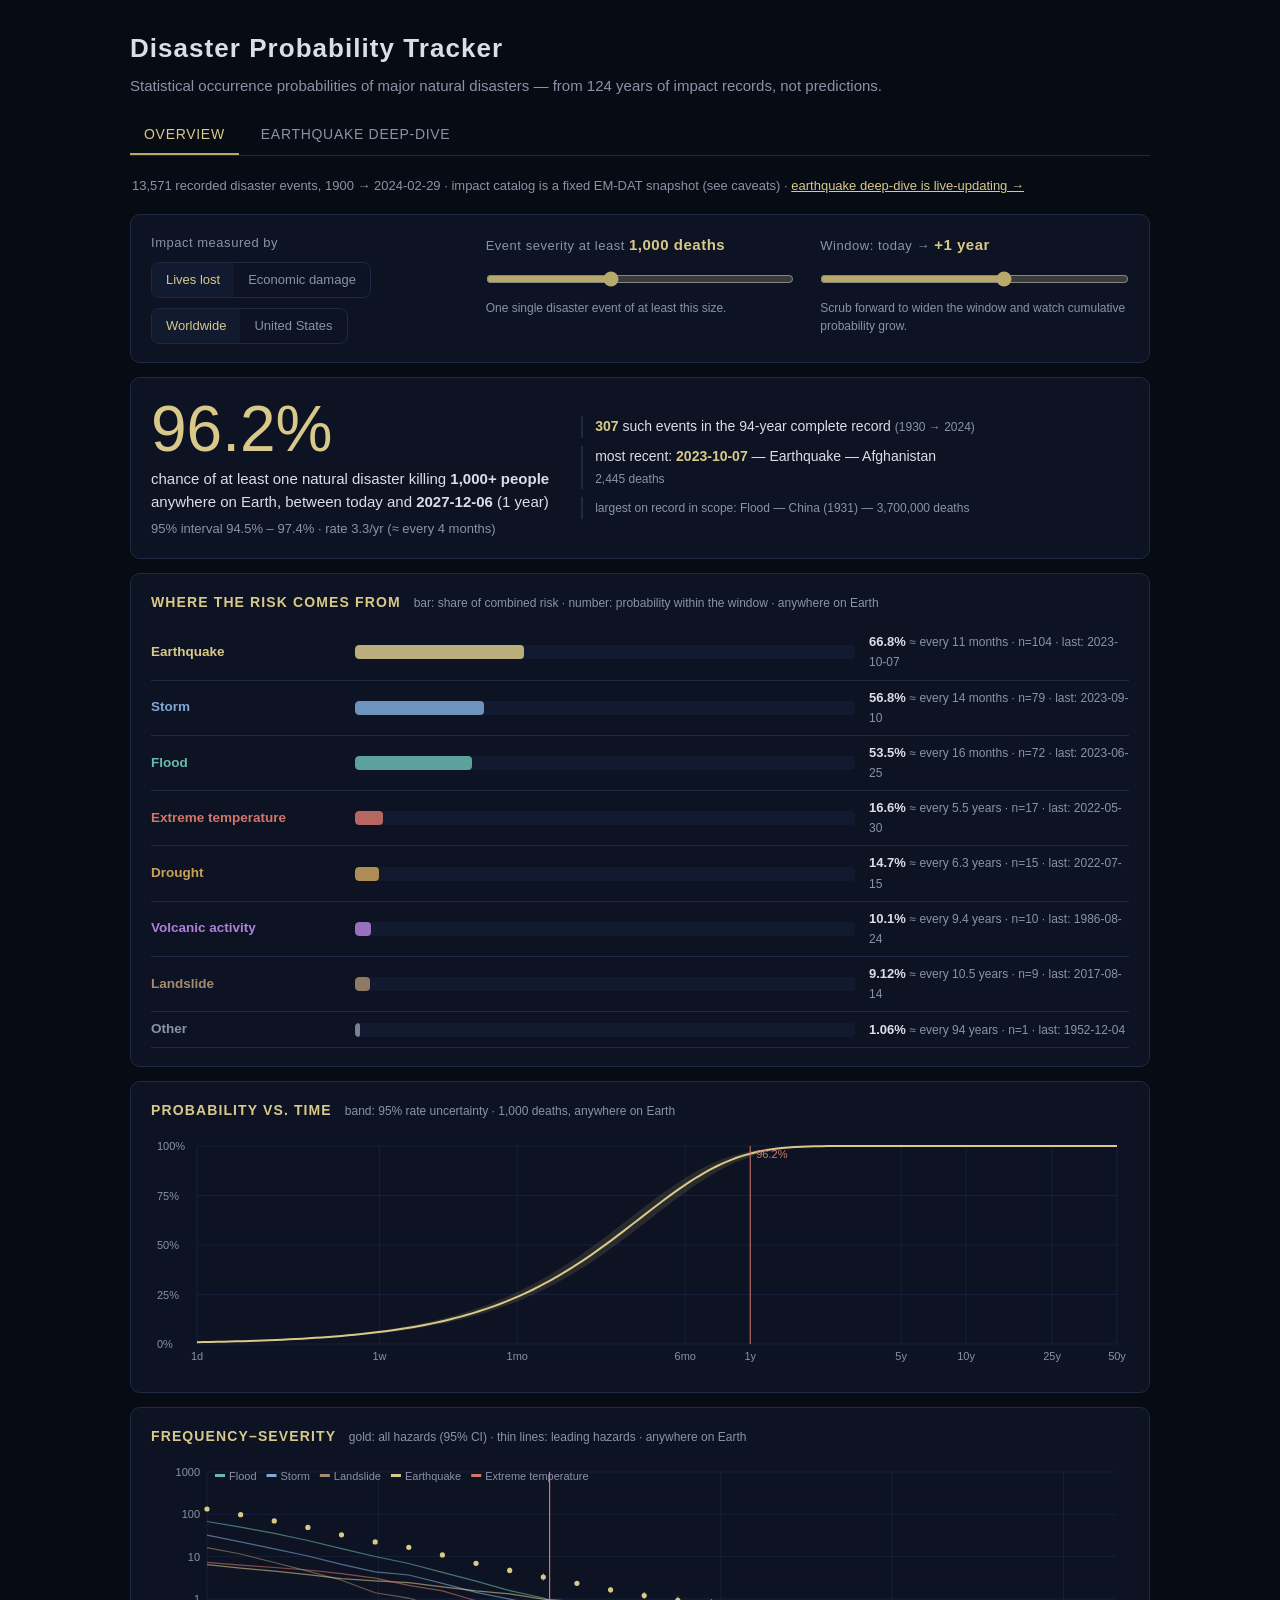
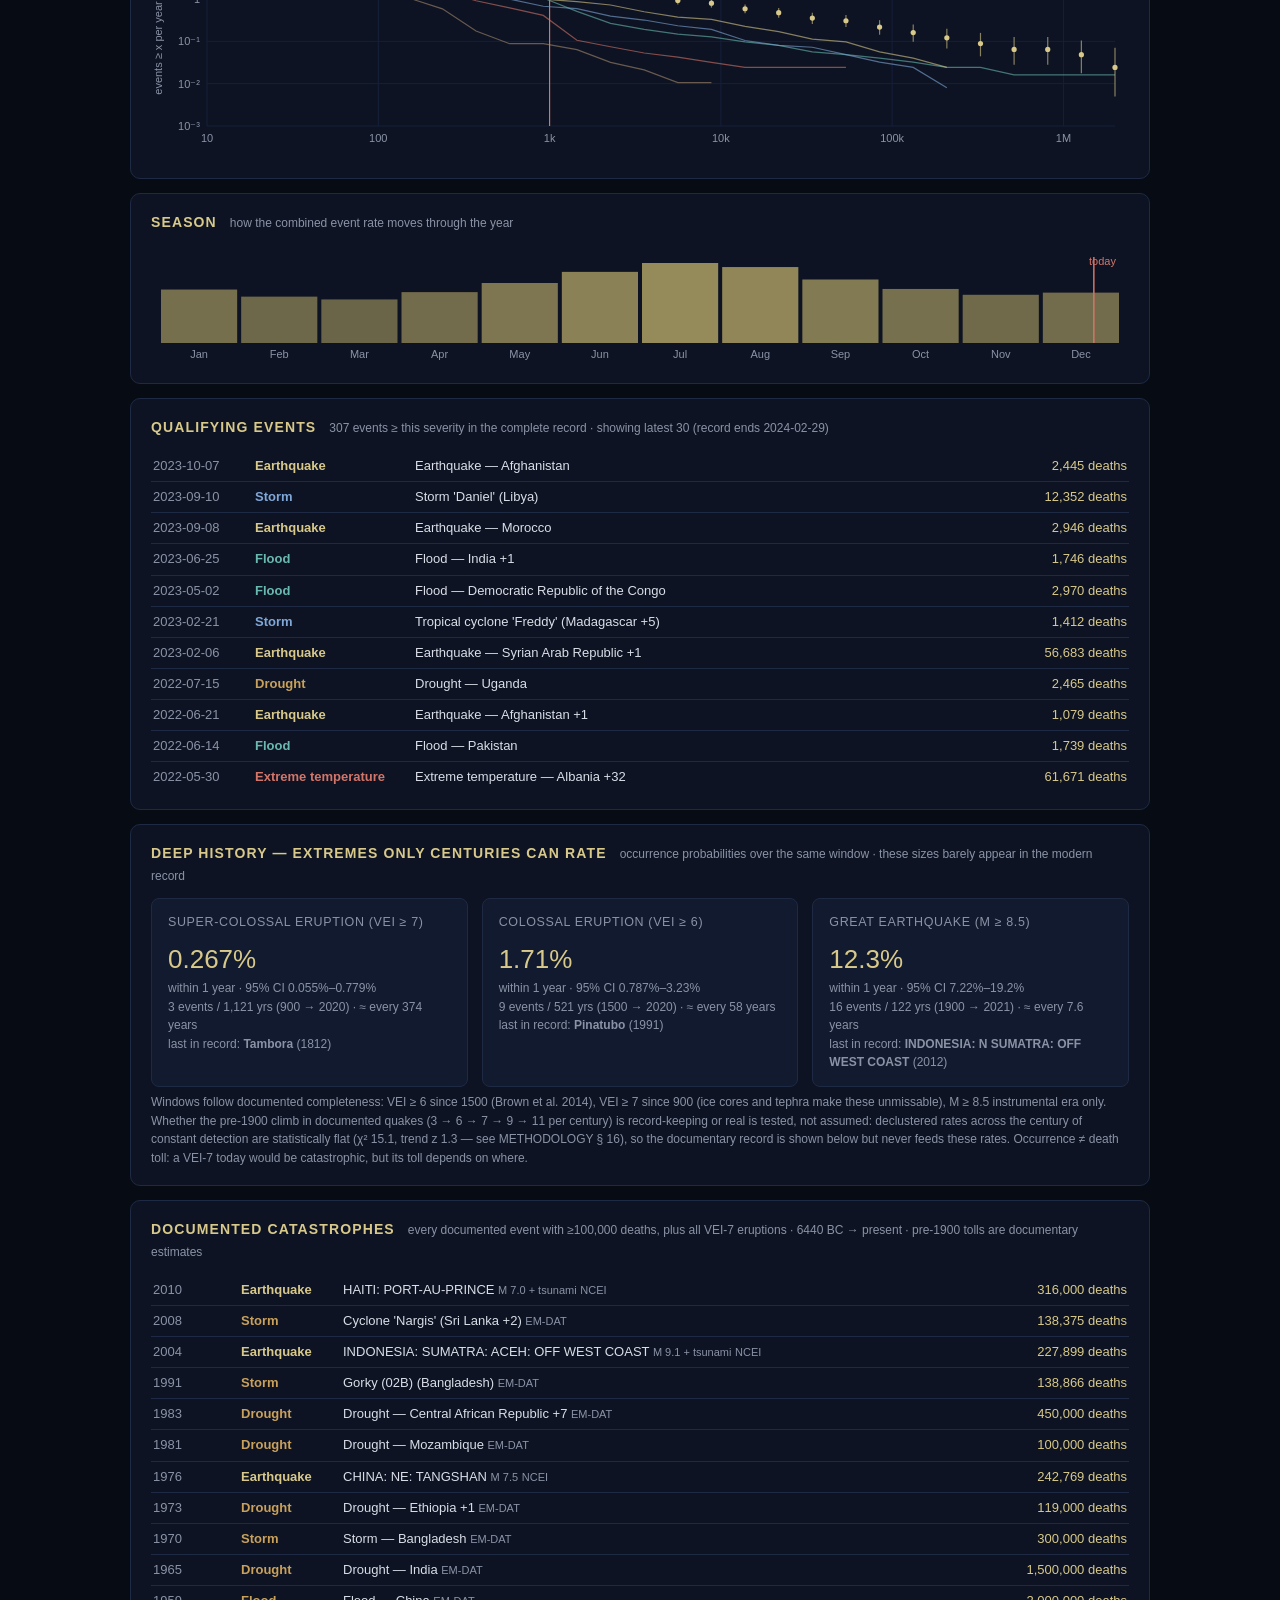
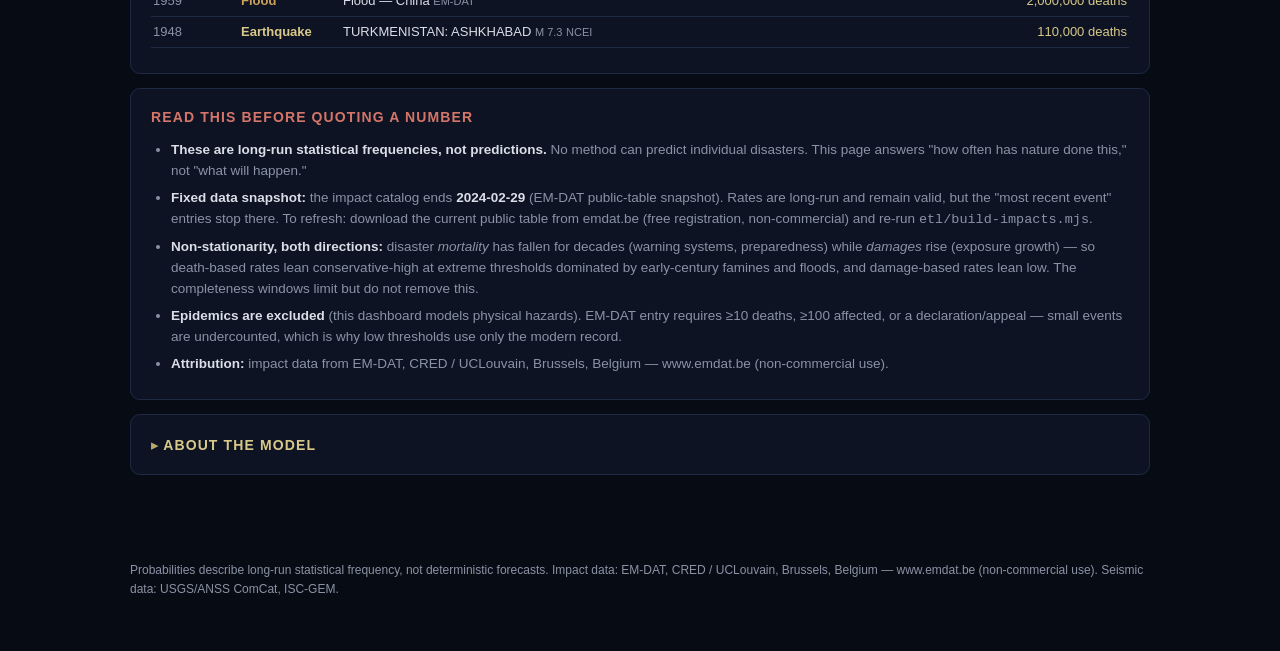
==== index.html @ 4400c481 "test: stationarity of large-earthquake rates is now tested, not assumed Jake's challenge: the centur" ====
<!doctype html>
<html lang="en">
<head>
<meta charset="utf-8">
<meta name="viewport" content="width=device-width, initial-scale=1">
<title>Disaster Probability Tracker</title>
<link rel="stylesheet" href="style.css">
<link rel="icon" href="data:image/svg+xml,<svg xmlns='http://www.w3.org/2000/svg' viewBox='0 0 100 100'><text y='.9em' font-size='90'>🌍</text></svg>">
</head>
<body>
<header>
  <h1>Disaster Probability Tracker</h1>
  <p class="tagline">Statistical occurrence probabilities of major natural disasters — from 124 years of impact records, not predictions.</p>
  <nav id="hazard-tabs">
    <span class="tab active">Overview</span>
    <a class="tab" href="earthquake.html">Earthquake deep-dive</a>
  </nav>
</header>

<main>
  <section id="status-bar">
    <span id="data-status">Loading impact catalog…</span>
  </section>

  <section class="controls card dash-controls">
    <div class="control-group">
      <label class="group-label">Impact measured by</label>
      <div class="seg">
        <button id="metric-deaths" class="seg-btn active">Lives lost</button>
        <button id="metric-damage" class="seg-btn">Economic damage</button>
      </div>
      <div class="seg" style="margin-top:10px">
        <button id="scope-global" class="seg-btn active">Worldwide</button>
        <button id="scope-us" class="seg-btn">United States</button>
      </div>
    </div>

    <div class="control-group">
      <label class="group-label" for="threshold">Event severity at least <strong id="threshold-label">1,000 deaths</strong></label>
      <input type="range" id="threshold" min="0" max="1000" step="1" value="500">
      <p class="hint">One single disaster event of at least this size.</p>
    </div>

    <div class="control-group">
      <label class="group-label" for="scrub">Window: today → <strong id="scrub-label">+1 year</strong></label>
      <input type="range" id="scrub" min="0" max="1000" step="1" value="500">
      <p class="hint">Scrub forward to widen the window and watch cumulative probability grow.</p>
    </div>
  </section>

  <section class="headline card">
    <div class="prob-main">
      <div class="prob-number" id="prob-main">—</div>
      <div class="prob-sub" id="prob-sub"></div>
      <div class="prob-ci" id="prob-ci"></div>
    </div>
    <div class="prob-facts" id="prob-facts"></div>
  </section>

  <section class="card">
    <h3>Where the risk comes from <span class="subtle" id="hazard-caption"></span></h3>
    <div id="hazard-breakdown"></div>
  </section>

  <section class="card">
    <h3>Probability vs. time <span class="subtle" id="curve-caption"></span></h3>
    <canvas id="curve-chart" height="240"></canvas>
  </section>

  <section class="card">
    <h3>Frequency–severity <span class="subtle" id="fs-caption"></span></h3>
    <canvas id="fs-chart" height="300"></canvas>
  </section>

  <section class="card">
    <h3>Season <span class="subtle">how the combined event rate moves through the year</span></h3>
    <canvas id="season-chart" height="120"></canvas>
  </section>

  <section class="card">
    <h3>Qualifying events <span class="subtle" id="events-caption"></span></h3>
    <div id="events-list"></div>
  </section>

  <section class="card">
    <h3>Deep history — extremes only centuries can rate
      <span class="subtle">occurrence probabilities over the same window · these sizes barely appear in the modern record</span></h3>
    <div class="extreme-cards" id="extreme-cards"></div>
    <p class="hint">Windows follow documented completeness: VEI ≥ 6 since 1500 (Brown et al. 2014),
    VEI ≥ 7 since 900 (ice cores and tephra make these unmissable), M ≥ 8.5 instrumental era only.
    Whether the pre-1900 climb in documented quakes (3 → 6 → 7 → 9 → 11 per century) is
    record-keeping or real is tested, not assumed: declustered rates across the century of
    constant detection are statistically flat (χ² 15.1, trend z 1.3 — see METHODOLOGY § 16),
    so the documentary record is shown below but never feeds these rates.
    Occurrence ≠ death toll: a VEI-7 today would be catastrophic, but its toll depends on where.</p>
  </section>

  <section class="card">
    <h3>Documented catastrophes <span class="subtle" id="giants-caption"></span></h3>
    <div id="giants-list"></div>
  </section>

  <section class="card caveats">
    <h3>Read this before quoting a number</h3>
    <ul id="caveat-list"></ul>
  </section>

  <details class="card about">
    <summary><h3>About the model</h3></summary>
    <div class="about-body">
      <p><strong>Data.</strong> EM-DAT, the international disaster database (CRED / UCLouvain,
      Brussels — <a href="https://www.emdat.be">emdat.be</a>), public table including historical
      events, snapshot 2024-03-26; 13,571 physical natural-hazard events 1900→2024 after
      aggregating per-country records and excluding epidemics. Used under EM-DAT's
      non-commercial terms with attribution.</p>
      <p><strong>Model.</strong> Event occurrences above an impact threshold are a superposition
      of per-hazard Poisson processes. Rates are empirical counts inside per-threshold
      completeness windows (larger disasters are reliably recorded further back: ≥10,000 deaths
      from 1900, ≥1,000 from 1930, ≥100 from 1990, ≥10 from 2000), with exact Poisson confidence
      intervals. Sub-annual windows apply a per-hazard monthly climatology (hurricane season is
      real). Damage uses EM-DAT's CPI-adjusted series.</p>
      <p>Full methodology, citations, and limitations: <a href="METHODOLOGY.md">METHODOLOGY.md</a>.
      The <a href="earthquake.html">earthquake deep-dive</a> runs on the instrumental seismic
      catalog (195k events, live USGS top-up) and supports any point on Earth.</p>
    </div>
  </details>
</main>

<footer>
  <p>Probabilities describe long-run statistical frequency, not deterministic forecasts.
  Impact data: EM-DAT, CRED / UCLouvain, Brussels, Belgium — www.emdat.be (non-commercial use).
  Seismic data: USGS/ANSS ComCat, ISC-GEM.</p>
</footer>

<script type="module" src="dashboard.js"></script>
</body>
</html>
---- style.css ----
/* Disaster Probability Tracker — deep-space observatory look */

:root {
  --bg: #070b14;
  --panel: #0d1322;
  --panel-2: #111a2e;
  --line: #1e2a44;
  --text: #d9dee8;
  --muted: #8a93a6;
  --accent: #b8a96a;      /* brass */
  --accent-2: #d8c98a;
  --danger: #d4756a;
  --ok: #6ab98f;
  --band: rgba(184, 169, 106, 0.16);
}

* { box-sizing: border-box; }

html, body {
  margin: 0;
  background: var(--bg);
  color: var(--text);
  font: 15px/1.55 -apple-system, BlinkMacSystemFont, "Segoe UI", Roboto, sans-serif;
}

header { padding: 28px 20px 0; max-width: 1060px; margin: 0 auto; }
h1 { margin: 0; font-size: 26px; letter-spacing: 0.04em; font-weight: 600; }
.tagline { color: var(--muted); margin: 6px 0 18px; }

#hazard-tabs { display: flex; gap: 8px; flex-wrap: wrap; border-bottom: 1px solid var(--line); padding-bottom: 0; }
.tab {
  background: none; border: none; border-bottom: 2px solid transparent;
  color: var(--muted); padding: 8px 14px; cursor: pointer; font-size: 14px;
  letter-spacing: 0.05em; text-transform: uppercase;
}
.tab.active { color: var(--accent-2); border-bottom-color: var(--accent); }
.tab.stub { opacity: 0.6; }
.tab:hover { color: var(--text); }

main { max-width: 1060px; margin: 0 auto; padding: 16px 20px 60px; }

.card {
  background: var(--panel); border: 1px solid var(--line); border-radius: 10px;
  padding: 18px 20px; margin: 14px 0;
}
.card h3 { margin: 0 0 12px; font-size: 14px; letter-spacing: 0.08em; text-transform: uppercase; color: var(--accent-2); font-weight: 600; }
.subtle { color: var(--muted); text-transform: none; letter-spacing: 0; font-weight: 400; font-size: 12px; margin-left: 8px; }

#status-bar { color: var(--muted); font-size: 13px; padding: 4px 2px; }
#status-bar .warn { color: var(--danger); }

/* controls */
.controls { display: grid; grid-template-columns: 1fr 1fr 1fr; gap: 26px; }
@media (max-width: 820px) { .controls { grid-template-columns: 1fr; } }
.group-label { display: block; font-size: 13px; color: var(--muted); margin-bottom: 8px; letter-spacing: 0.04em; }
.group-label strong { color: var(--accent-2); font-size: 15px; }

.seg { display: flex; border: 1px solid var(--line); border-radius: 8px; overflow: hidden; width: fit-content; }
.seg-btn { background: none; border: none; color: var(--muted); padding: 7px 14px; cursor: pointer; font-size: 13px; }
.seg-btn.active { background: var(--panel-2); color: var(--accent-2); }

input[type="range"] { width: 100%; accent-color: var(--accent); margin: 6px 0; }
select, button { font: inherit; }
select {
  background: var(--panel-2); color: var(--text); border: 1px solid var(--line);
  border-radius: 6px; padding: 6px 8px; max-width: 100%;
}
#local-controls { margin-top: 12px; }
#local-controls .row { display: flex; align-items: center; gap: 10px; margin: 8px 0; flex-wrap: wrap; }
#local-controls label { font-size: 13px; color: var(--muted); white-space: nowrap; }
#geolocate {
  background: var(--panel-2); border: 1px solid var(--line); color: var(--text);
  border-radius: 6px; padding: 6px 10px; cursor: pointer; font-size: 13px;
}
#geolocate:hover { border-color: var(--accent); }
.coords { color: var(--muted); font-size: 12px; font-variant-numeric: tabular-nums; }
.hint { color: var(--muted); font-size: 12px; margin: 6px 0 0; }

/* headline */
.headline { display: flex; gap: 32px; align-items: center; flex-wrap: wrap; }
.prob-number { font-size: 64px; font-weight: 300; color: var(--accent-2); font-variant-numeric: tabular-nums; line-height: 1.05; }
.prob-sub { color: var(--text); margin-top: 4px; max-width: 420px; }
.prob-ci { color: var(--muted); font-size: 13px; margin-top: 6px; font-variant-numeric: tabular-nums; }
.prob-facts { flex: 1; min-width: 260px; display: grid; gap: 8px; font-size: 14px; }
.prob-facts .fact { border-left: 2px solid var(--line); padding-left: 12px; }
.prob-facts .fact b { color: var(--accent-2); font-weight: 600; }
.prob-facts .fact .sm { color: var(--muted); font-size: 12px; }

/* model cards */
.model-cards { display: grid; grid-template-columns: 1fr 1fr; gap: 14px; }
@media (max-width: 820px) { .model-cards { grid-template-columns: 1fr; } }
.model-card h3 { display: flex; align-items: center; gap: 8px; }
.badge {
  font-size: 10px; letter-spacing: 0.06em; border: 1px solid var(--accent);
  color: var(--accent-2); border-radius: 99px; padding: 1px 8px;
}
.badge.alt { border-color: var(--muted); color: var(--muted); }
.model-value { font-size: 30px; font-weight: 300; color: var(--text); margin: 4px 0 8px; font-variant-numeric: tabular-nums; }
.model-note { color: var(--muted); font-size: 13px; margin: 0; }

canvas { width: 100%; display: block; }

/* timeline list */
#timeline-list { margin-top: 10px; max-height: 260px; overflow-y: auto; font-size: 13px; }
#timeline-list .ev { display: flex; gap: 12px; padding: 5px 2px; border-bottom: 1px solid var(--line); }
#timeline-list .ev .d { color: var(--muted); width: 92px; flex-shrink: 0; font-variant-numeric: tabular-nums; }
#timeline-list .ev .m { color: var(--accent-2); width: 46px; flex-shrink: 0; font-weight: 600; }
#timeline-list .ev .ctx { color: var(--muted); font-style: italic; }

/* caveats */
.caveats h3 { color: var(--danger); }
.caveats ul { margin: 0; padding-left: 20px; color: var(--muted); font-size: 13.5px; }
.caveats li { margin: 6px 0; }
.caveats li b { color: var(--text); }

/* about */
.about summary { cursor: pointer; list-style: none; }
.about summary h3 { display: inline; }
.about summary::before { content: "▸ "; color: var(--accent); }
.about[open] summary::before { content: "▾ "; }
.about-body { margin-top: 12px; color: var(--muted); font-size: 14px; }
.about-body a { color: var(--accent-2); }

footer { max-width: 1060px; margin: 0 auto; padding: 0 20px 40px; color: var(--muted); font-size: 12px; }
footer a { color: var(--accent-2); }

/* ─── master dashboard ─────────────────────────────────────────────── */
.dash-controls { align-items: start; }
#hazard-tabs a.tab { text-decoration: none; }

.haz-row { display: grid; grid-template-columns: 190px 1fr 260px; gap: 14px; align-items: center; padding: 7px 0; border-bottom: 1px solid var(--line); }
@media (max-width: 820px) { .haz-row { grid-template-columns: 130px 1fr; } .haz-row .haz-stats { grid-column: 1 / -1; padding-left: 2px; } }
.haz-name { font-size: 13.5px; font-weight: 600; }
.haz-bar { background: var(--panel-2); border-radius: 4px; height: 14px; overflow: hidden; }
.haz-fill { height: 100%; border-radius: 4px; opacity: 0.85; }
.haz-stats { font-size: 13px; font-variant-numeric: tabular-nums; }
.haz-stats b { color: var(--text); }
.haz-stats .sm, .fact .sm { color: var(--muted); font-size: 12px; }
.season-badge { font-size: 10px; border-radius: 99px; padding: 1px 7px; margin-left: 8px; letter-spacing: 0.04em; vertical-align: 1px; }
.season-badge.up { border: 1px solid var(--danger); color: var(--danger); }
.season-badge.down { border: 1px solid var(--muted); color: var(--muted); }

#events-list { max-height: 340px; overflow-y: auto; font-size: 13px; }
#events-list .ev { display: grid; grid-template-columns: 92px 150px 1fr 130px; gap: 10px; padding: 5px 2px; border-bottom: 1px solid var(--line); }
@media (max-width: 820px) { #events-list .ev { grid-template-columns: 92px 1fr 110px; } #events-list .ev .m { display: none; } }
#events-list .d { color: var(--muted); font-variant-numeric: tabular-nums; }
#events-list .m { font-weight: 600; }
#events-list .val { text-align: right; color: var(--accent-2); font-variant-numeric: tabular-nums; }

/* deep history */
.extreme-cards { display: grid; grid-template-columns: repeat(3, 1fr); gap: 14px; }
@media (max-width: 820px) { .extreme-cards { grid-template-columns: 1fr; } }
.extreme-card { background: var(--panel-2); border: 1px solid var(--line); border-radius: 8px; padding: 14px 16px; }
.extreme-card .xl { font-size: 26px; font-weight: 300; color: var(--accent-2); font-variant-numeric: tabular-nums; }
.extreme-card .name { font-size: 12.5px; letter-spacing: 0.05em; text-transform: uppercase; color: var(--muted); margin-bottom: 6px; }
.extreme-card .sm { color: var(--muted); font-size: 12px; }
#giants-list { max-height: 380px; overflow-y: auto; font-size: 13px; }
#giants-list .ev { display: grid; grid-template-columns: 78px 92px 1fr 120px; gap: 10px; padding: 5px 2px; border-bottom: 1px solid var(--line); }
#giants-list .d { color: var(--muted); font-variant-numeric: tabular-nums; }
#giants-list .m { font-weight: 600; }
#giants-list .val { text-align: right; color: var(--accent-2); font-variant-numeric: tabular-nums; }
#giants-list .src { color: var(--muted); font-size: 11px; }
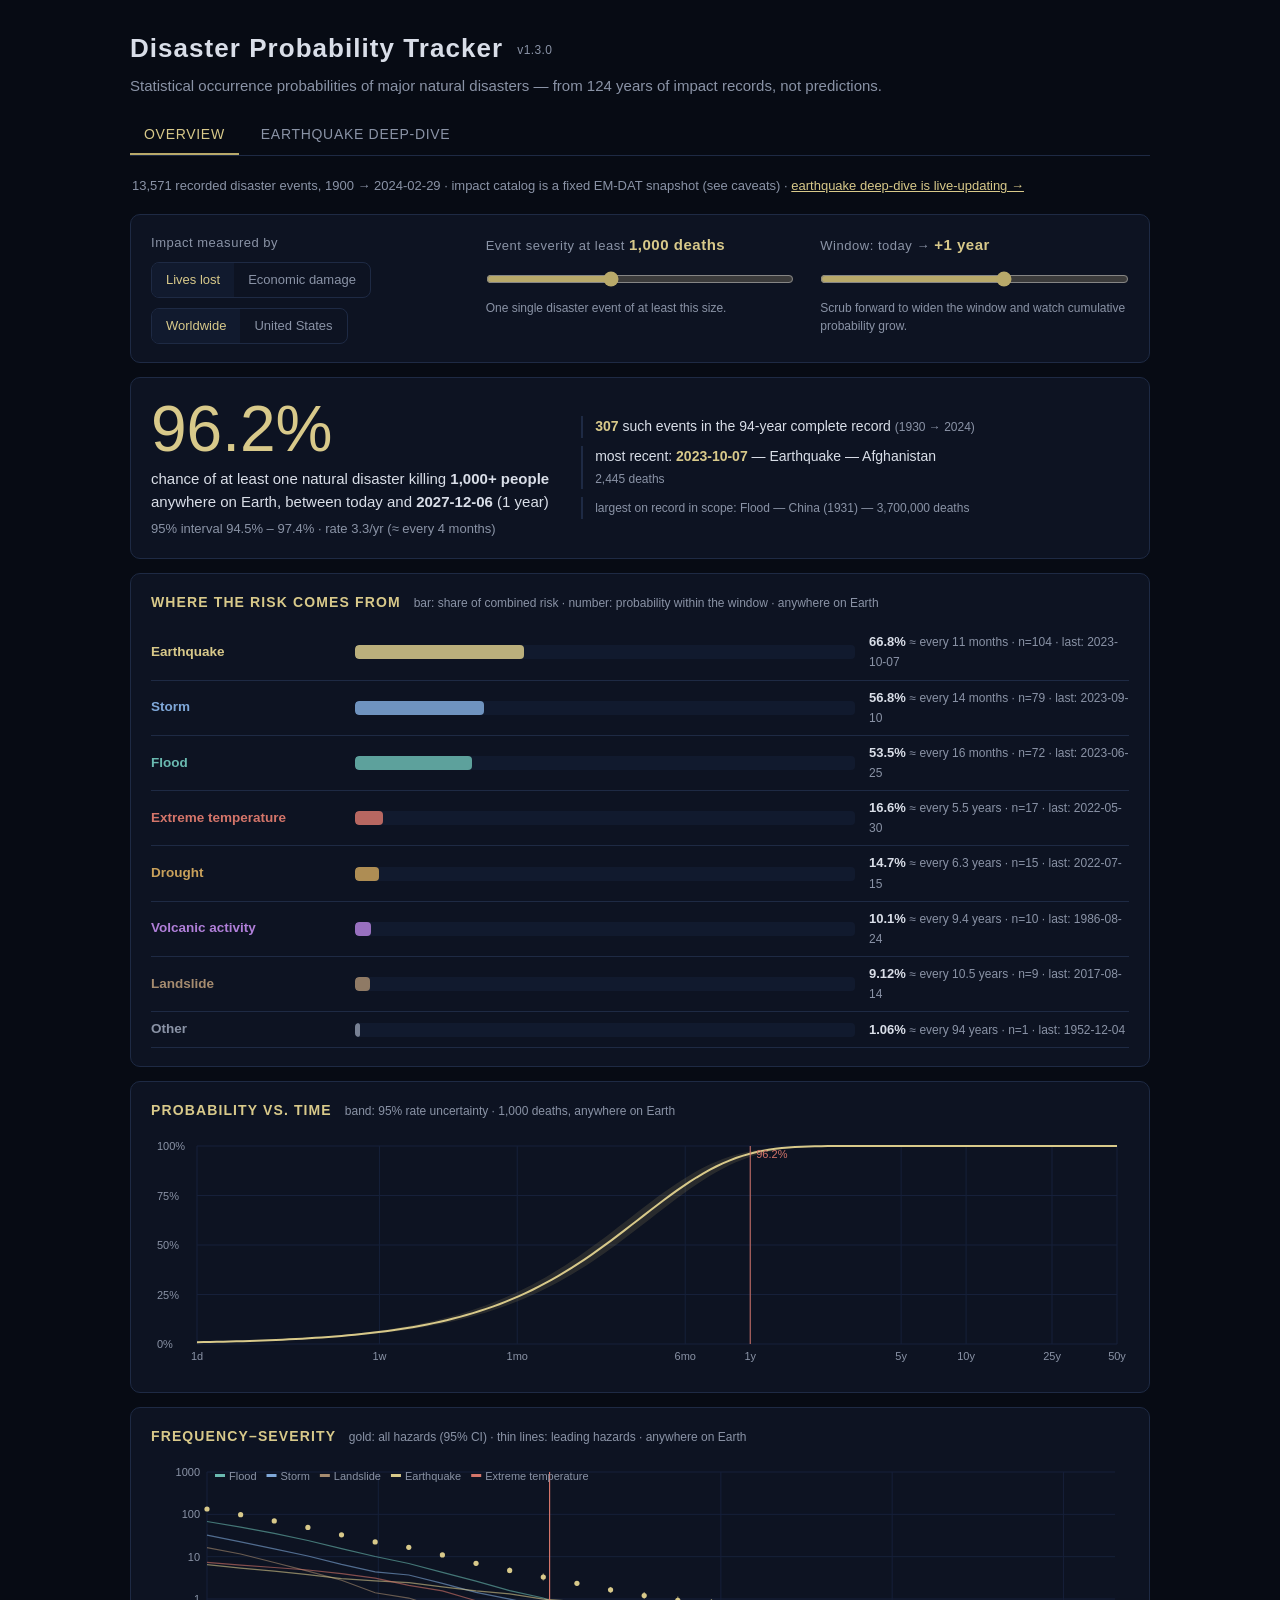
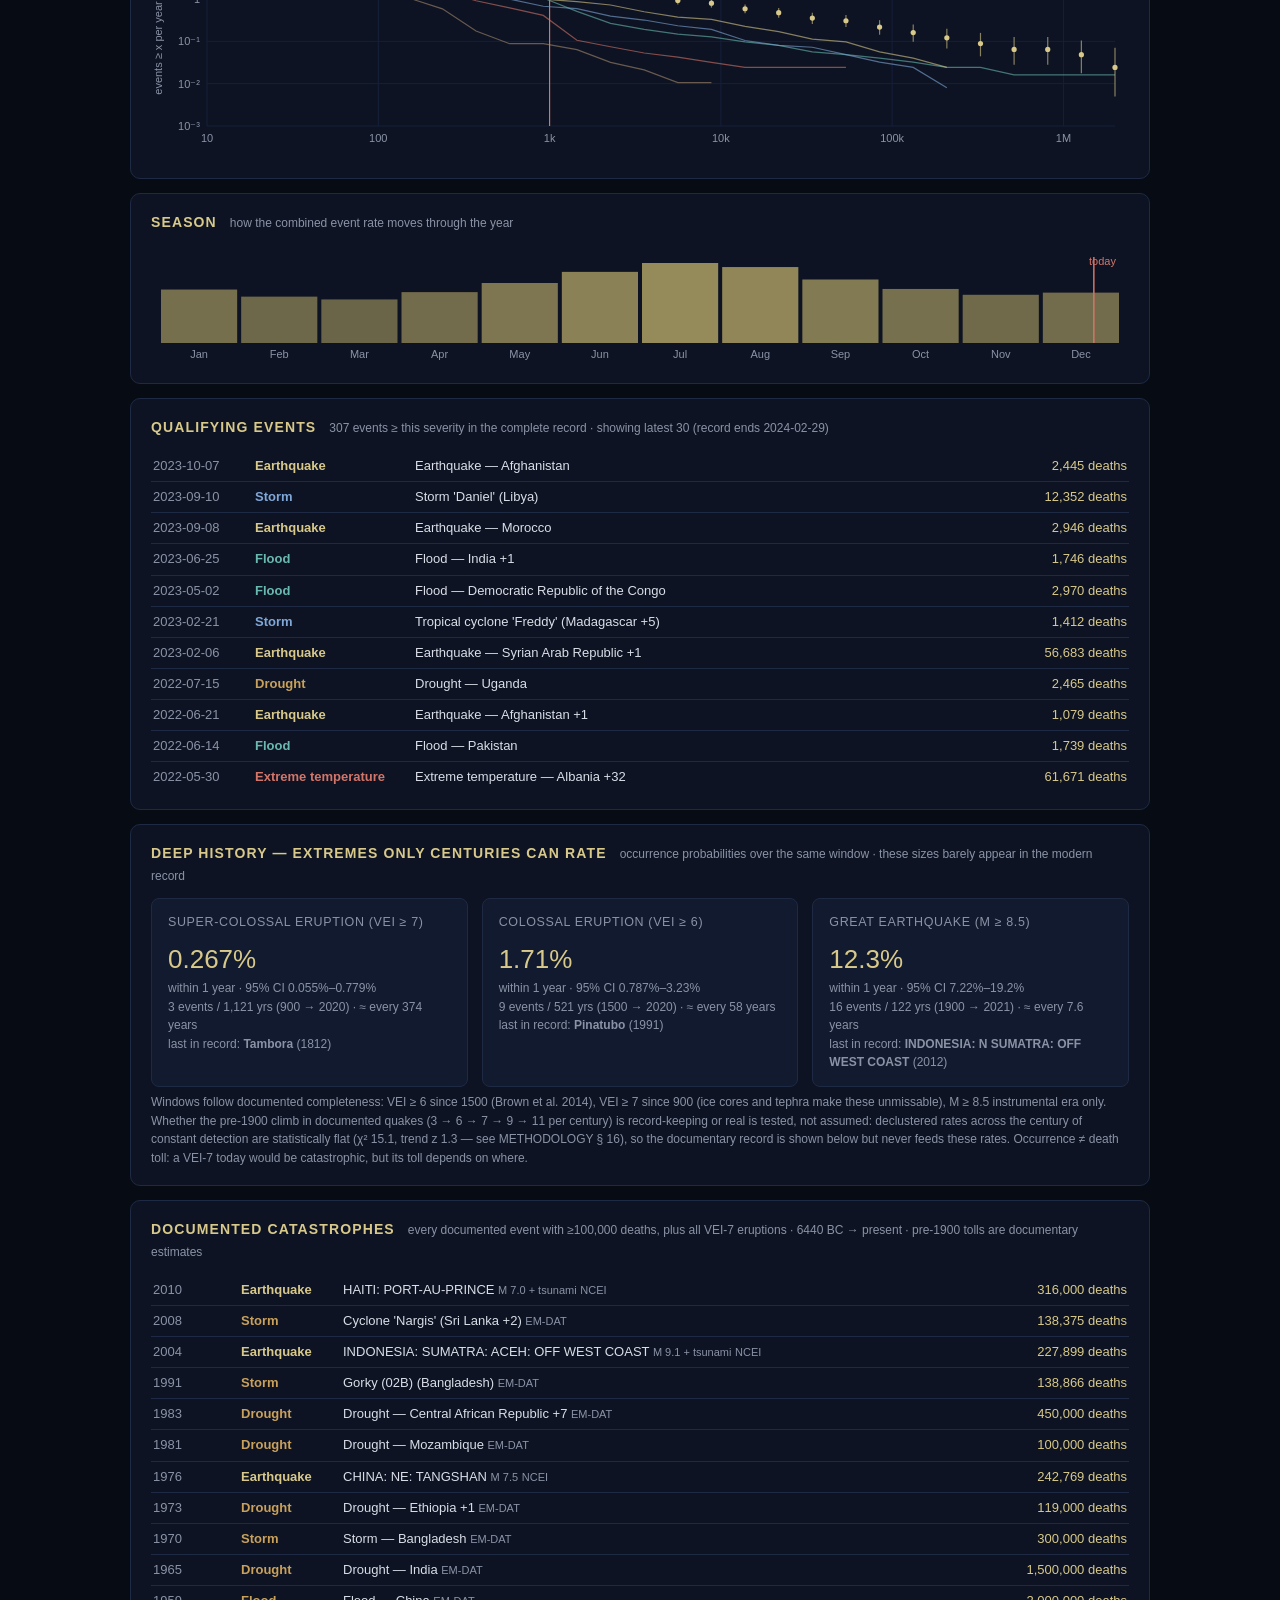
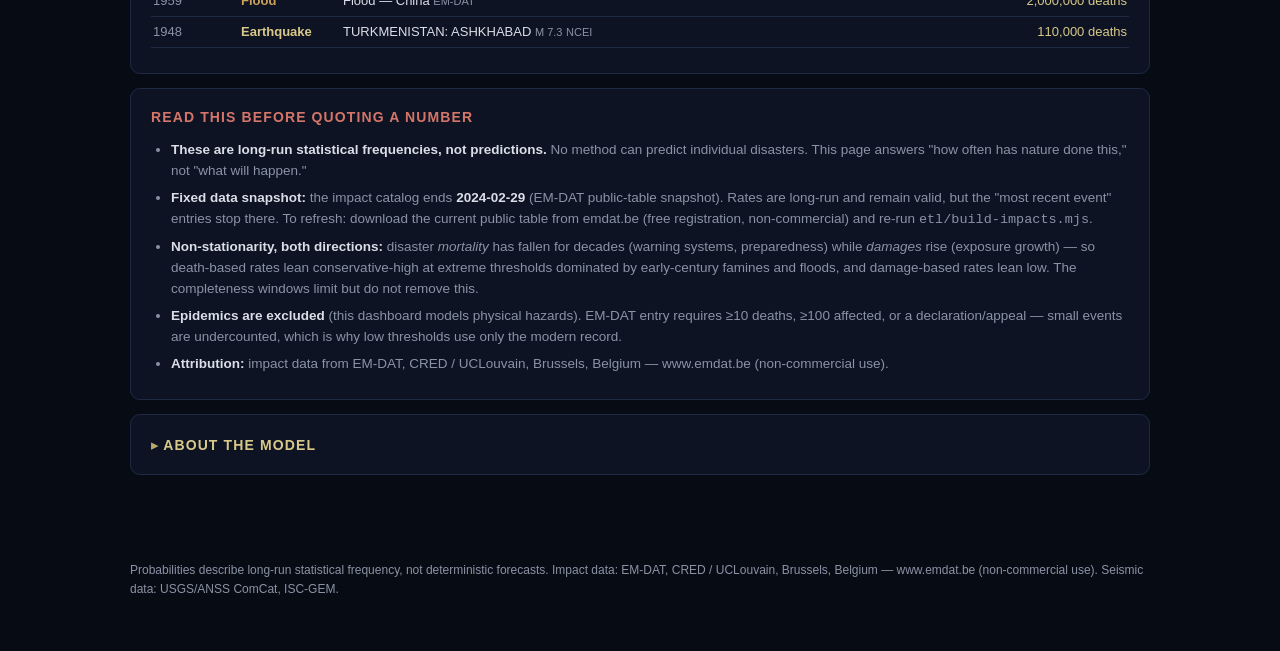
==== commit 7eb64ccd: "feat: visible version badge next to the title — bumped every production deploy version.js is the sin" ====
--- a/index.html
+++ b/index.html
@@ -9,7 +9,7 @@
 </head>
 <body>
 <header>
-  <h1>Disaster Probability Tracker</h1>
+  <h1>Disaster Probability Tracker <span class="ver" id="app-version"></span></h1>
   <p class="tagline">Statistical occurrence probabilities of major natural disasters — from 124 years of impact records, not predictions.</p>
   <nav id="hazard-tabs">
     <span class="tab active">Overview</span>
--- a/style.css
+++ b/style.css
@@ -160,3 +160,5 @@
 #giants-list .m { font-weight: 600; }
 #giants-list .val { text-align: right; color: var(--accent-2); font-variant-numeric: tabular-nums; }
 #giants-list .src { color: var(--muted); font-size: 11px; }
+
+.ver { font-size: 12px; color: var(--muted); font-weight: 400; letter-spacing: 0.03em; vertical-align: 3px; margin-left: 6px; font-variant-numeric: tabular-nums; }
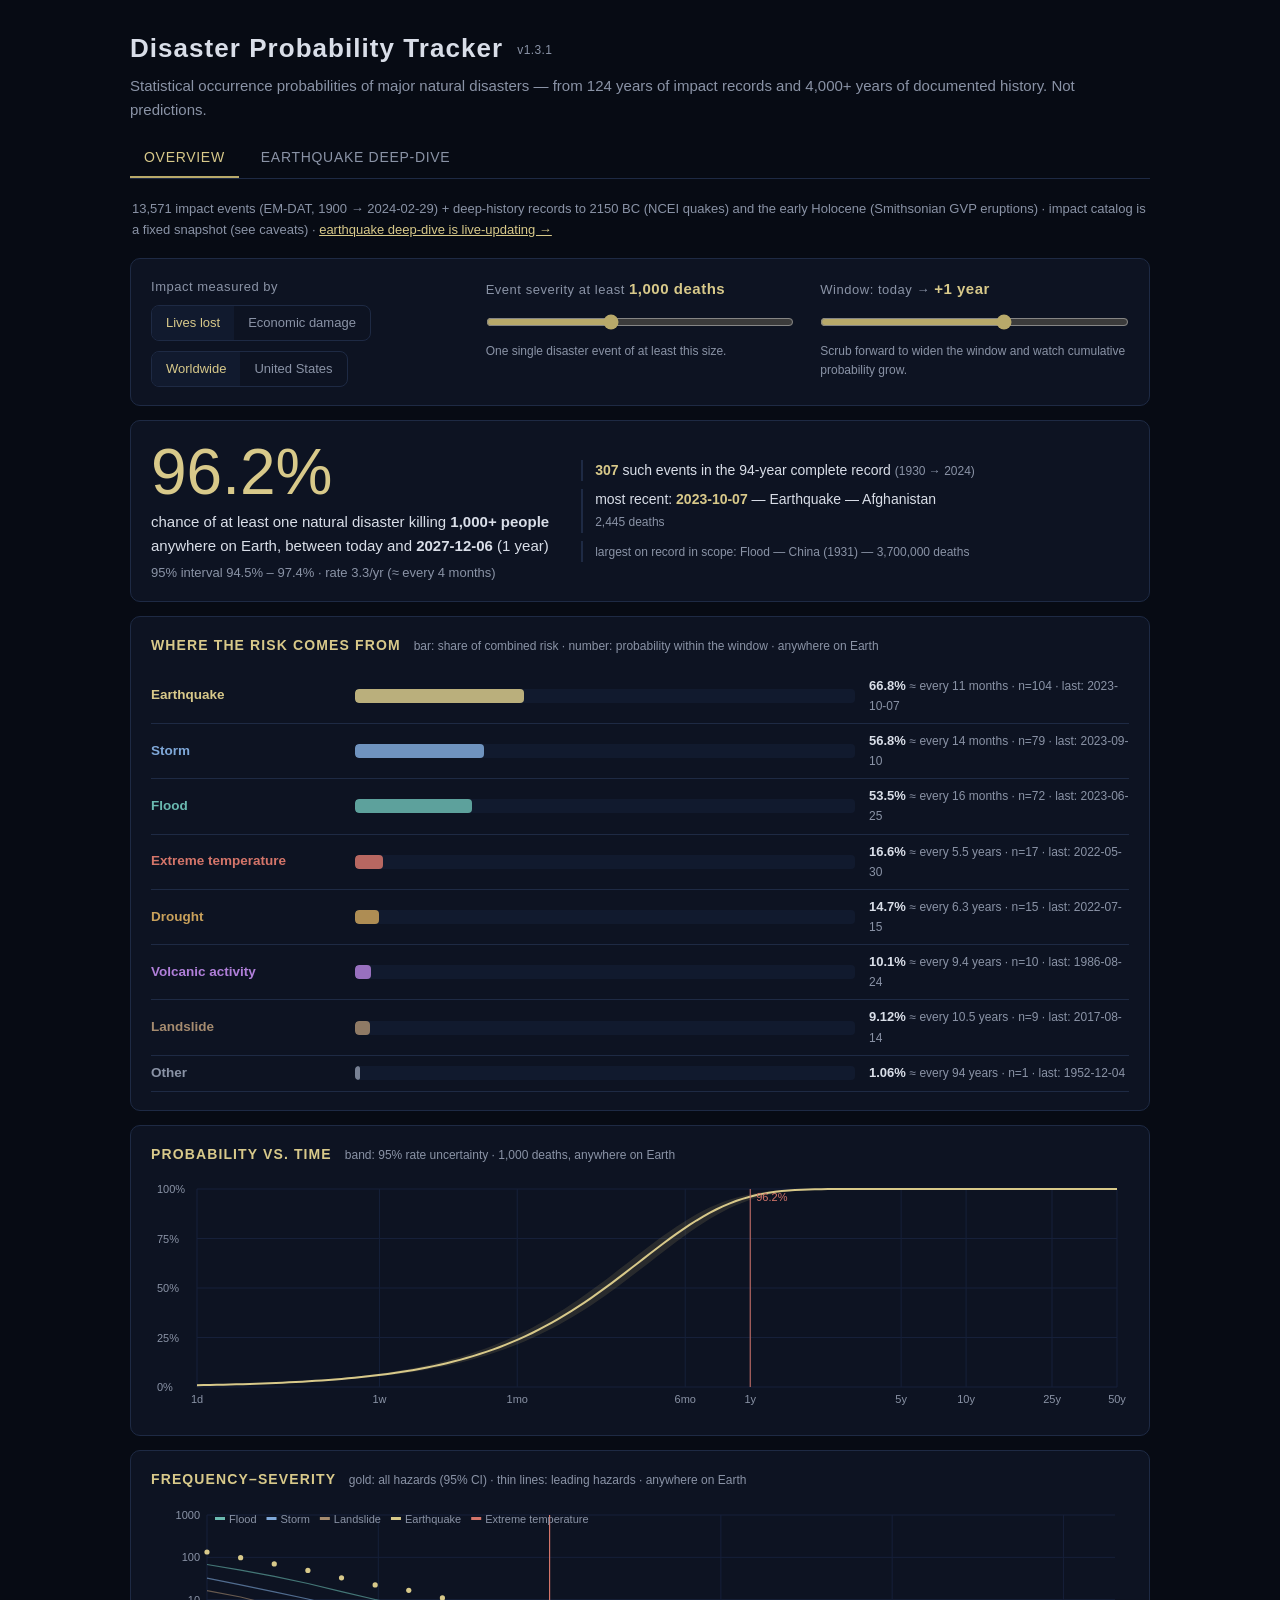
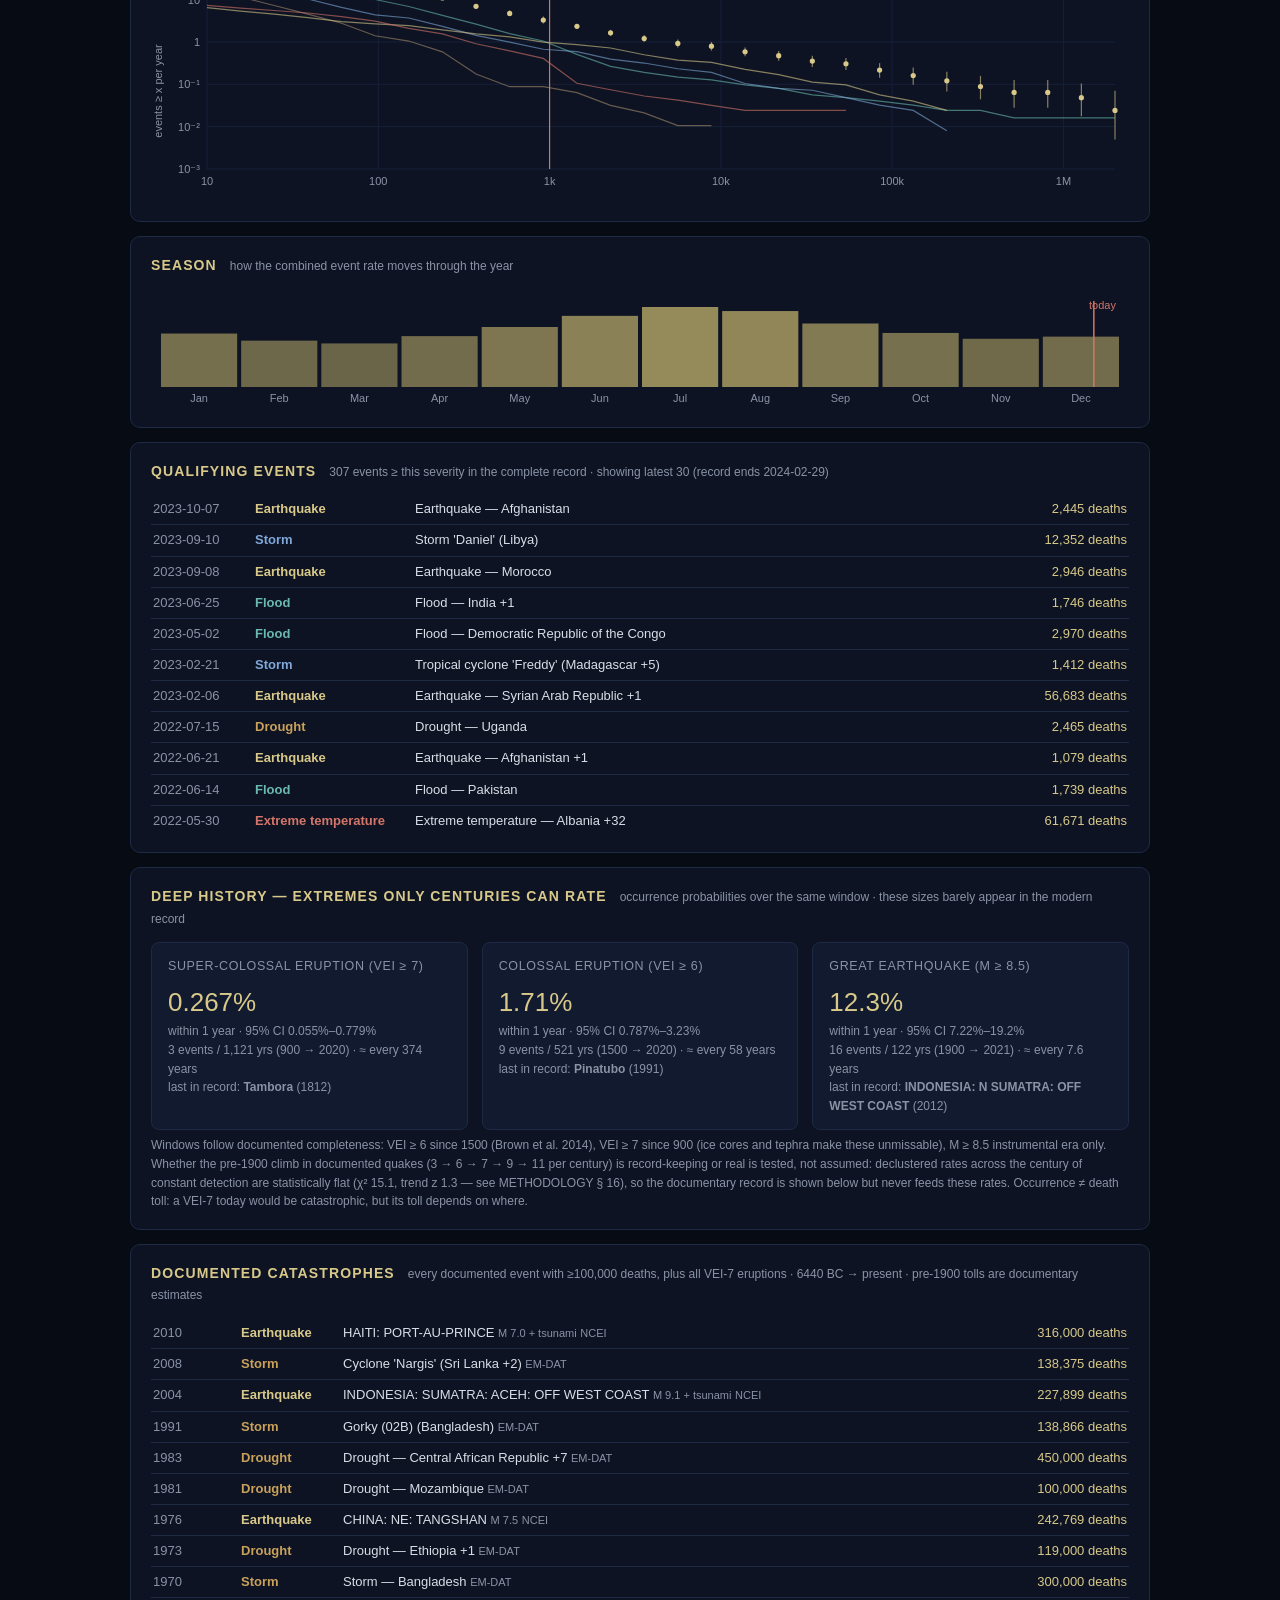
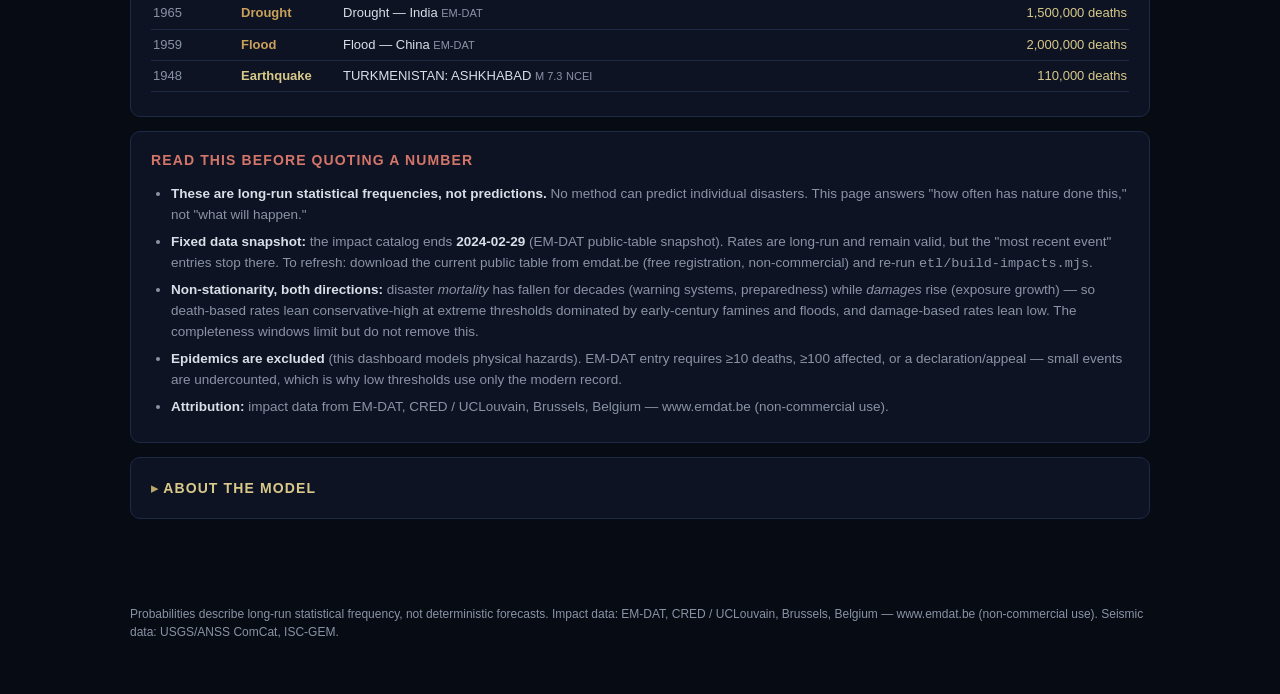
==== commit 31b0ccd7: "fix: status line and tagline now reflect the deep-history span (v1.3.1) '13,571 events, 1900 →' desc" ====
--- a/index.html
+++ b/index.html
@@ -10,7 +10,7 @@
 <body>
 <header>
   <h1>Disaster Probability Tracker <span class="ver" id="app-version"></span></h1>
-  <p class="tagline">Statistical occurrence probabilities of major natural disasters — from 124 years of impact records, not predictions.</p>
+  <p class="tagline">Statistical occurrence probabilities of major natural disasters — from 124 years of impact records and 4,000+ years of documented history. Not predictions.</p>
   <nav id="hazard-tabs">
     <span class="tab active">Overview</span>
     <a class="tab" href="earthquake.html">Earthquake deep-dive</a>
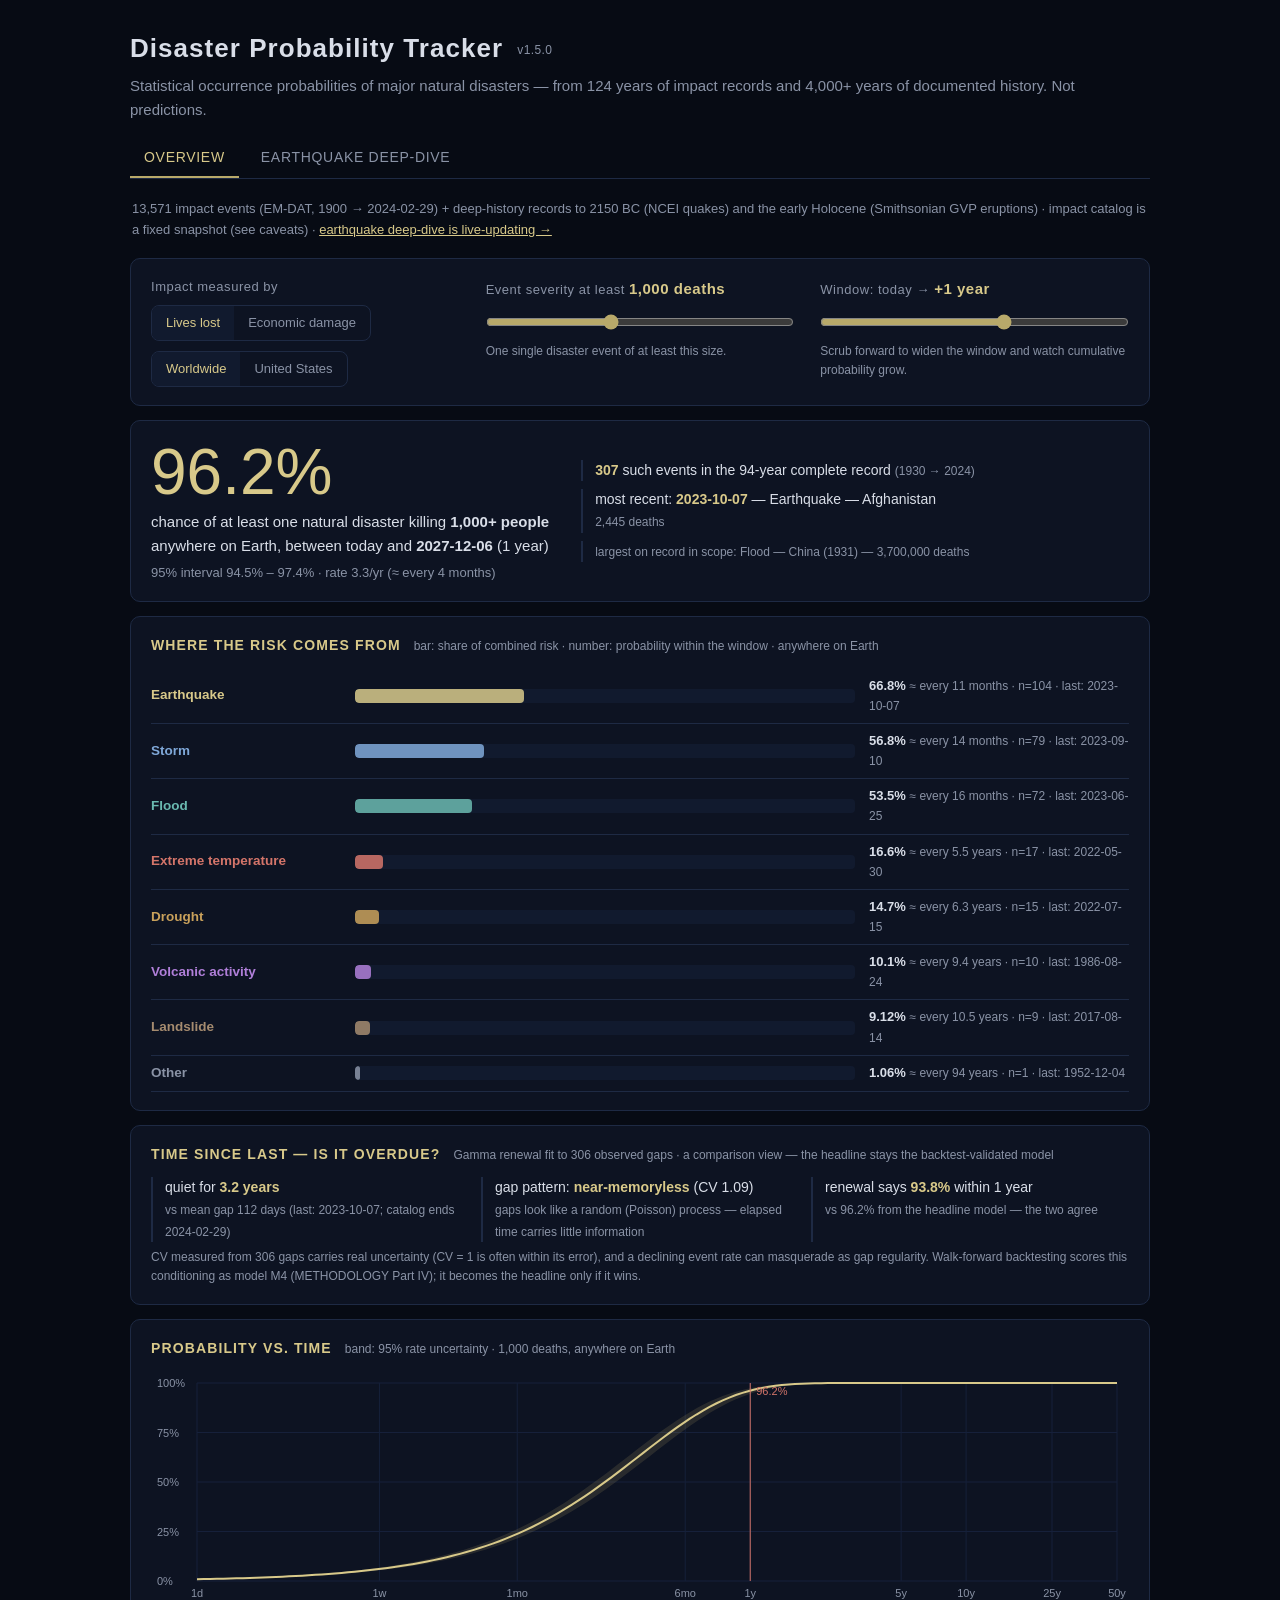
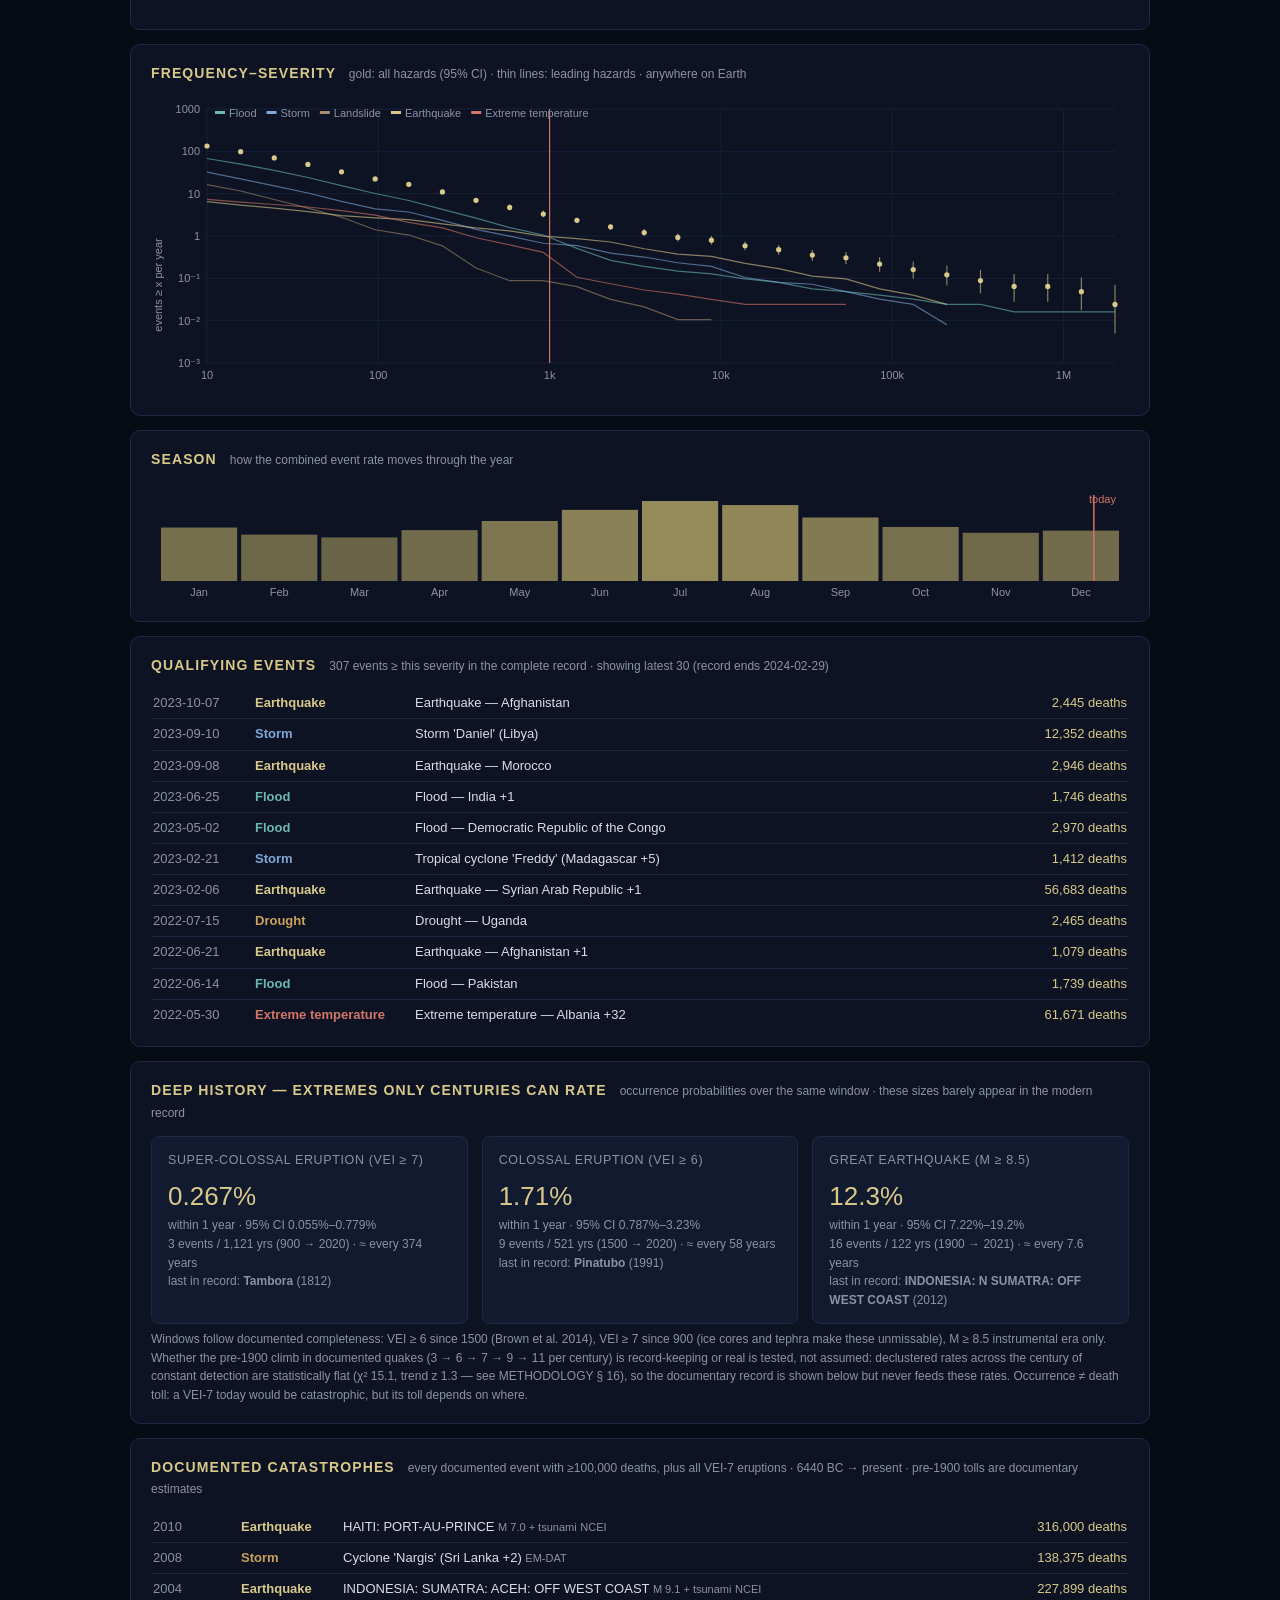
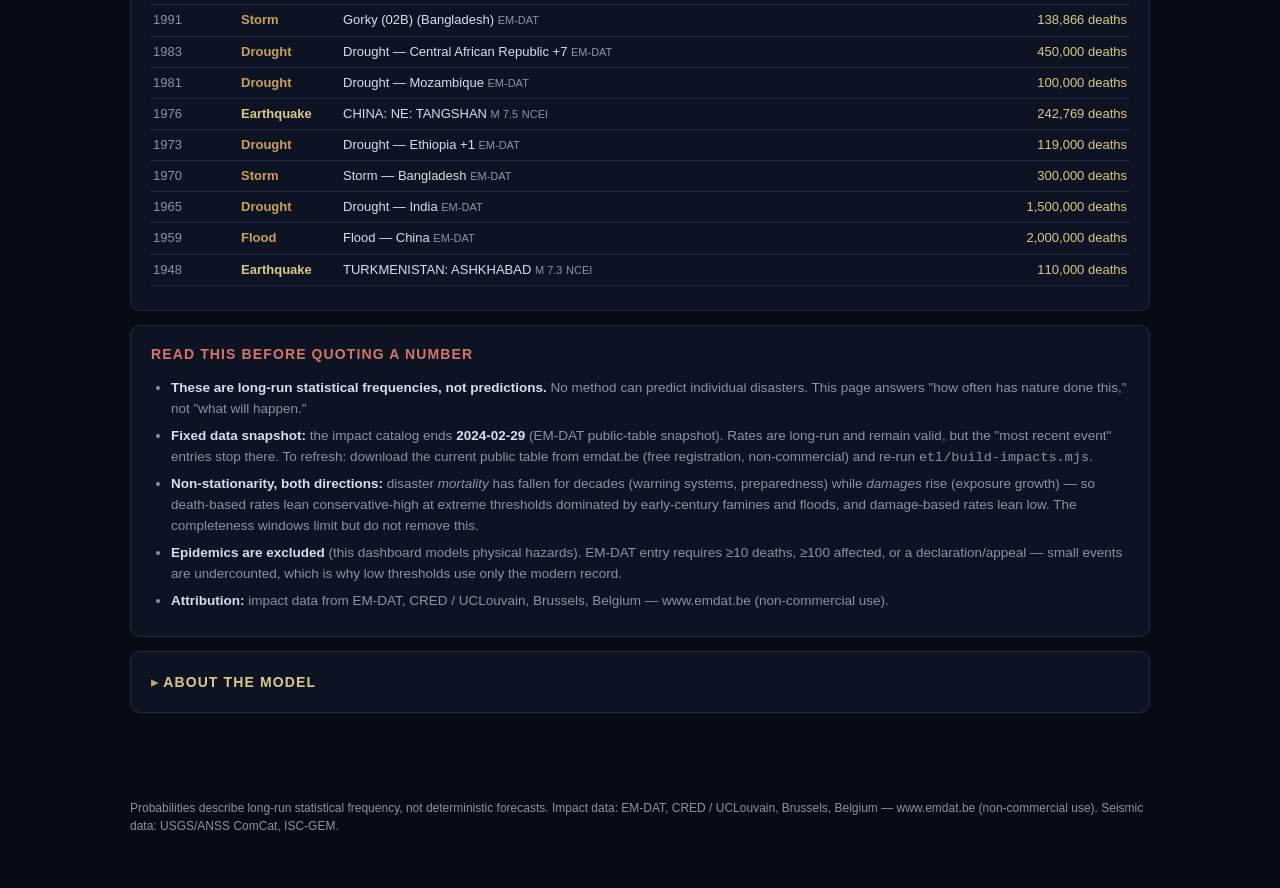
==== commit 36bde7ea: "feat: renewal (overdue) view + backtested as model M4 (v1.5.0) The 'is it overdue?' question gets a " ====
--- a/index.html
+++ b/index.html
@@ -60,6 +60,11 @@
   <section class="card">
     <h3>Where the risk comes from <span class="subtle" id="hazard-caption"></span></h3>
     <div id="hazard-breakdown"></div>
+  </section>
+
+  <section class="card">
+    <h3>Time since last — is it overdue? <span class="subtle" id="renewal-caption"></span></h3>
+    <div id="renewal-panel"></div>
   </section>
 
   <section class="card">
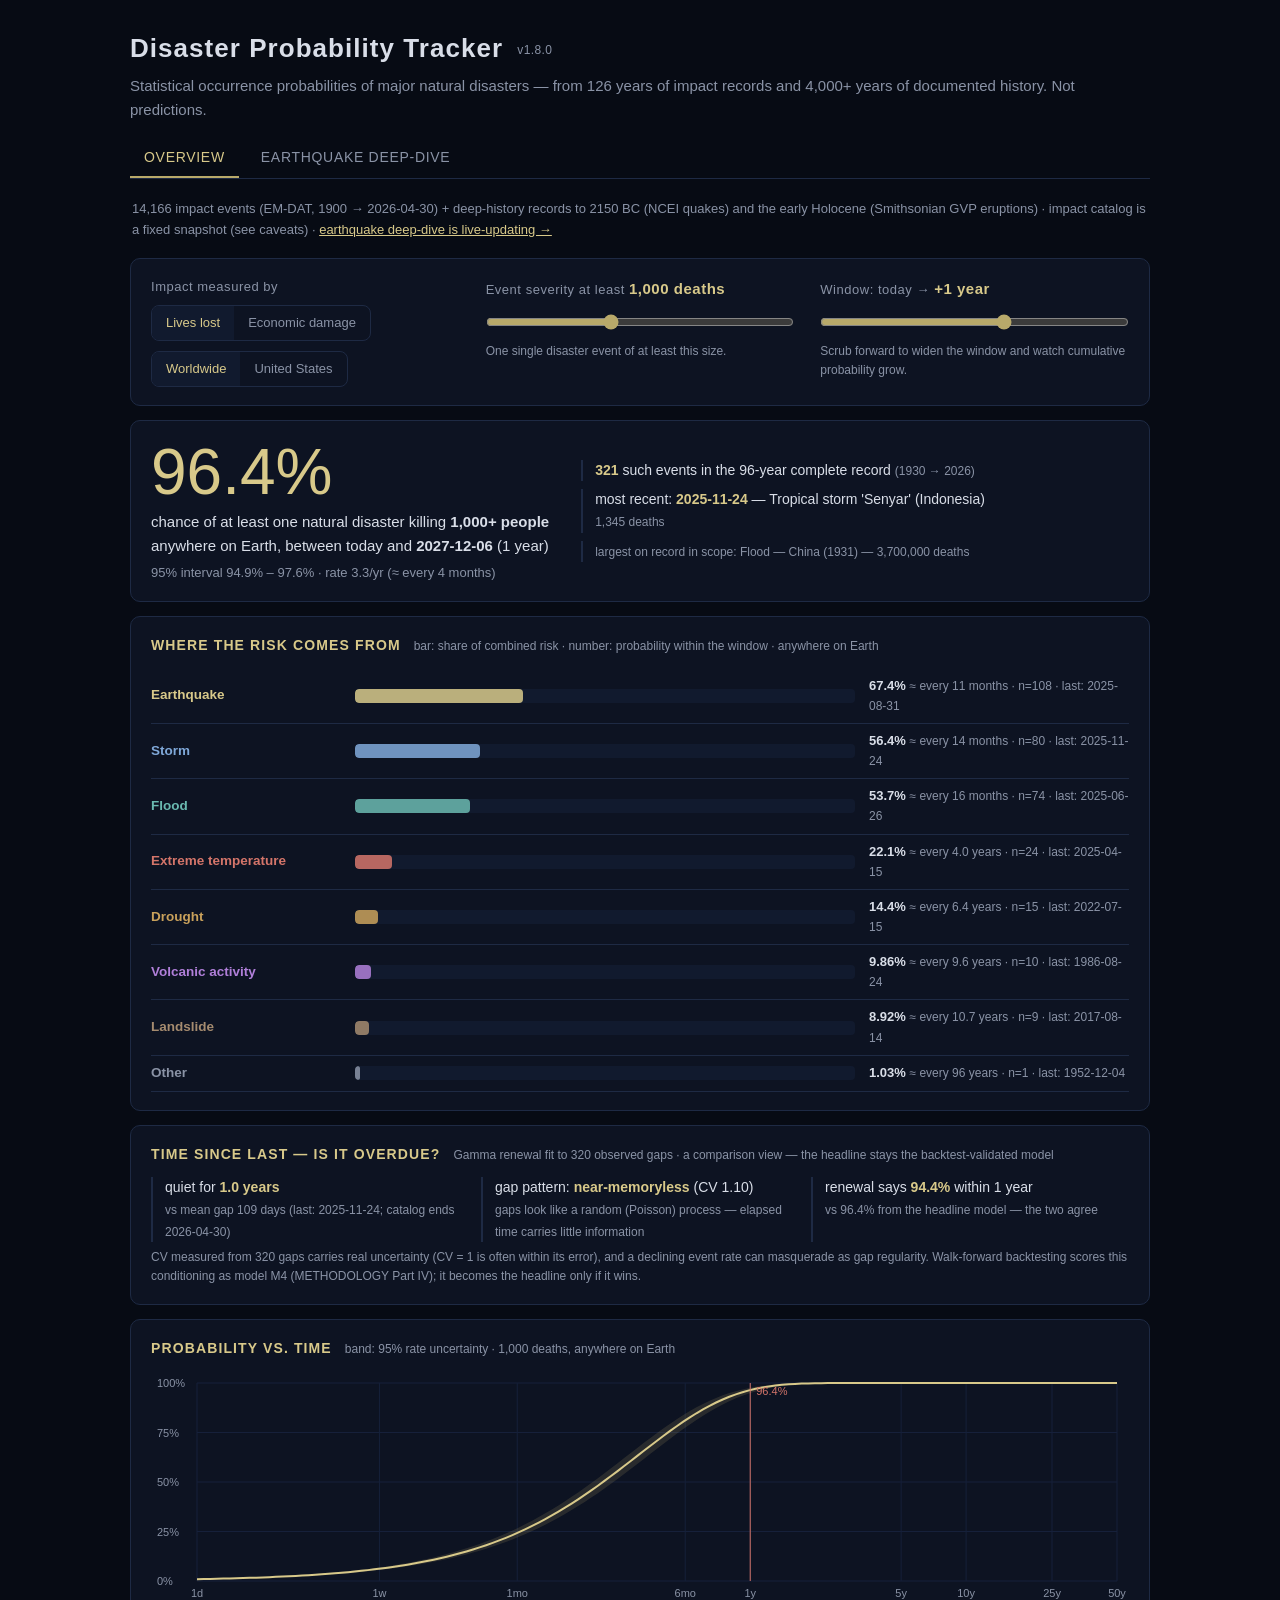
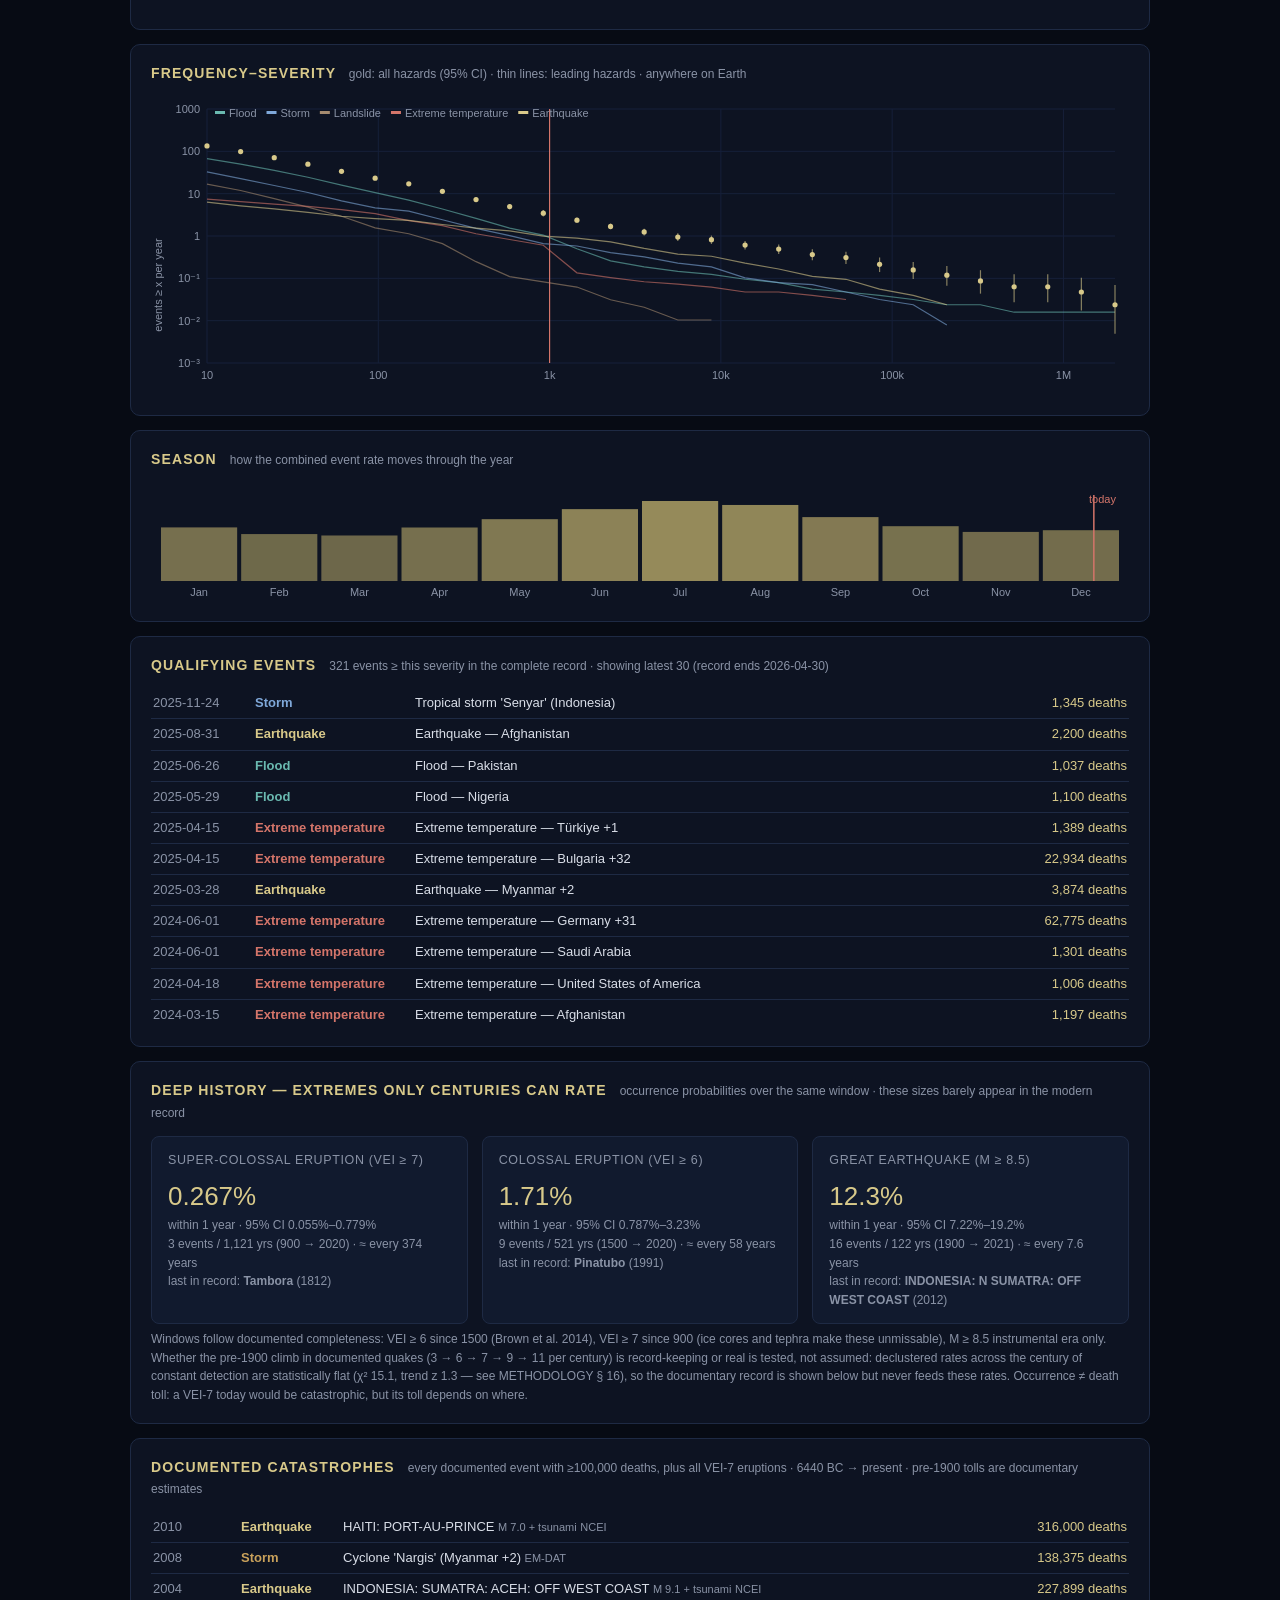
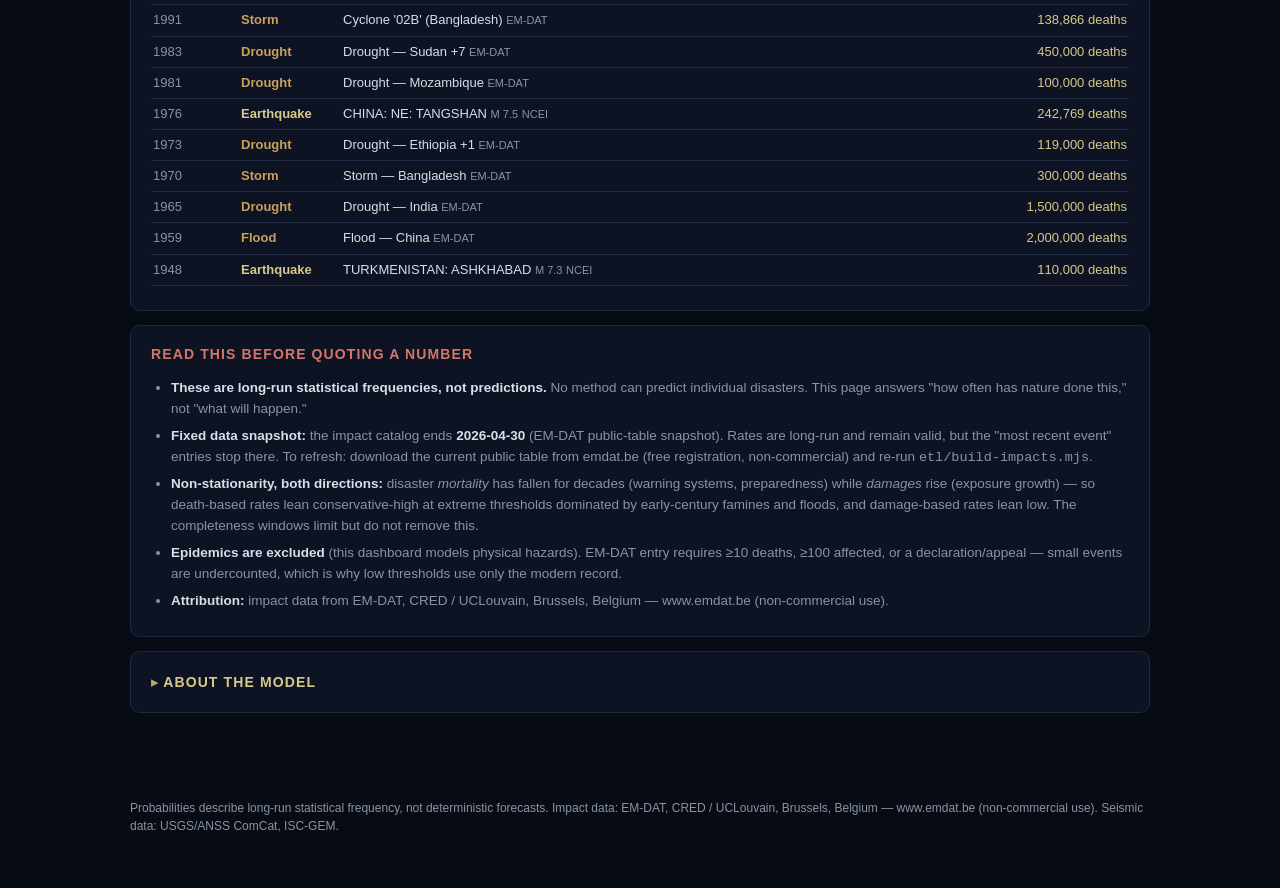
==== commit 02412522: "v1.8.0: EM-DAT refresh to 2026 + pre-registered renewal verdict Data: fresh EM-DAT public table (reg" ====
--- a/index.html
+++ b/index.html
@@ -10,7 +10,7 @@
 <body>
 <header>
   <h1>Disaster Probability Tracker <span class="ver" id="app-version"></span></h1>
-  <p class="tagline">Statistical occurrence probabilities of major natural disasters — from 124 years of impact records and 4,000+ years of documented history. Not predictions.</p>
+  <p class="tagline">Statistical occurrence probabilities of major natural disasters — from 126 years of impact records and 4,000+ years of documented history. Not predictions.</p>
   <nav id="hazard-tabs">
     <span class="tab active">Overview</span>
     <a class="tab" href="earthquake.html">Earthquake deep-dive</a>
@@ -115,8 +115,9 @@
     <div class="about-body">
       <p><strong>Data.</strong> EM-DAT, the international disaster database (CRED / UCLouvain,
       Brussels — <a href="https://www.emdat.be">emdat.be</a>), public table including historical
-      events, snapshot 2024-03-26; 13,571 physical natural-hazard events 1900→2024 after
-      aggregating per-country records and excluding epidemics. Used under EM-DAT's
+      events, snapshot 2026-08-31; 14,166 physical natural-hazard events 1900→2026 after
+      aggregating per-country records and excluding epidemics (statistics truncated at
+      2026-04-30, where EM-DAT's entry lag begins). Used under EM-DAT's
       non-commercial terms with attribution.</p>
       <p><strong>Model.</strong> Event occurrences above an impact threshold are a superposition
       of per-hazard Poisson processes. Rates are empirical counts inside per-threshold
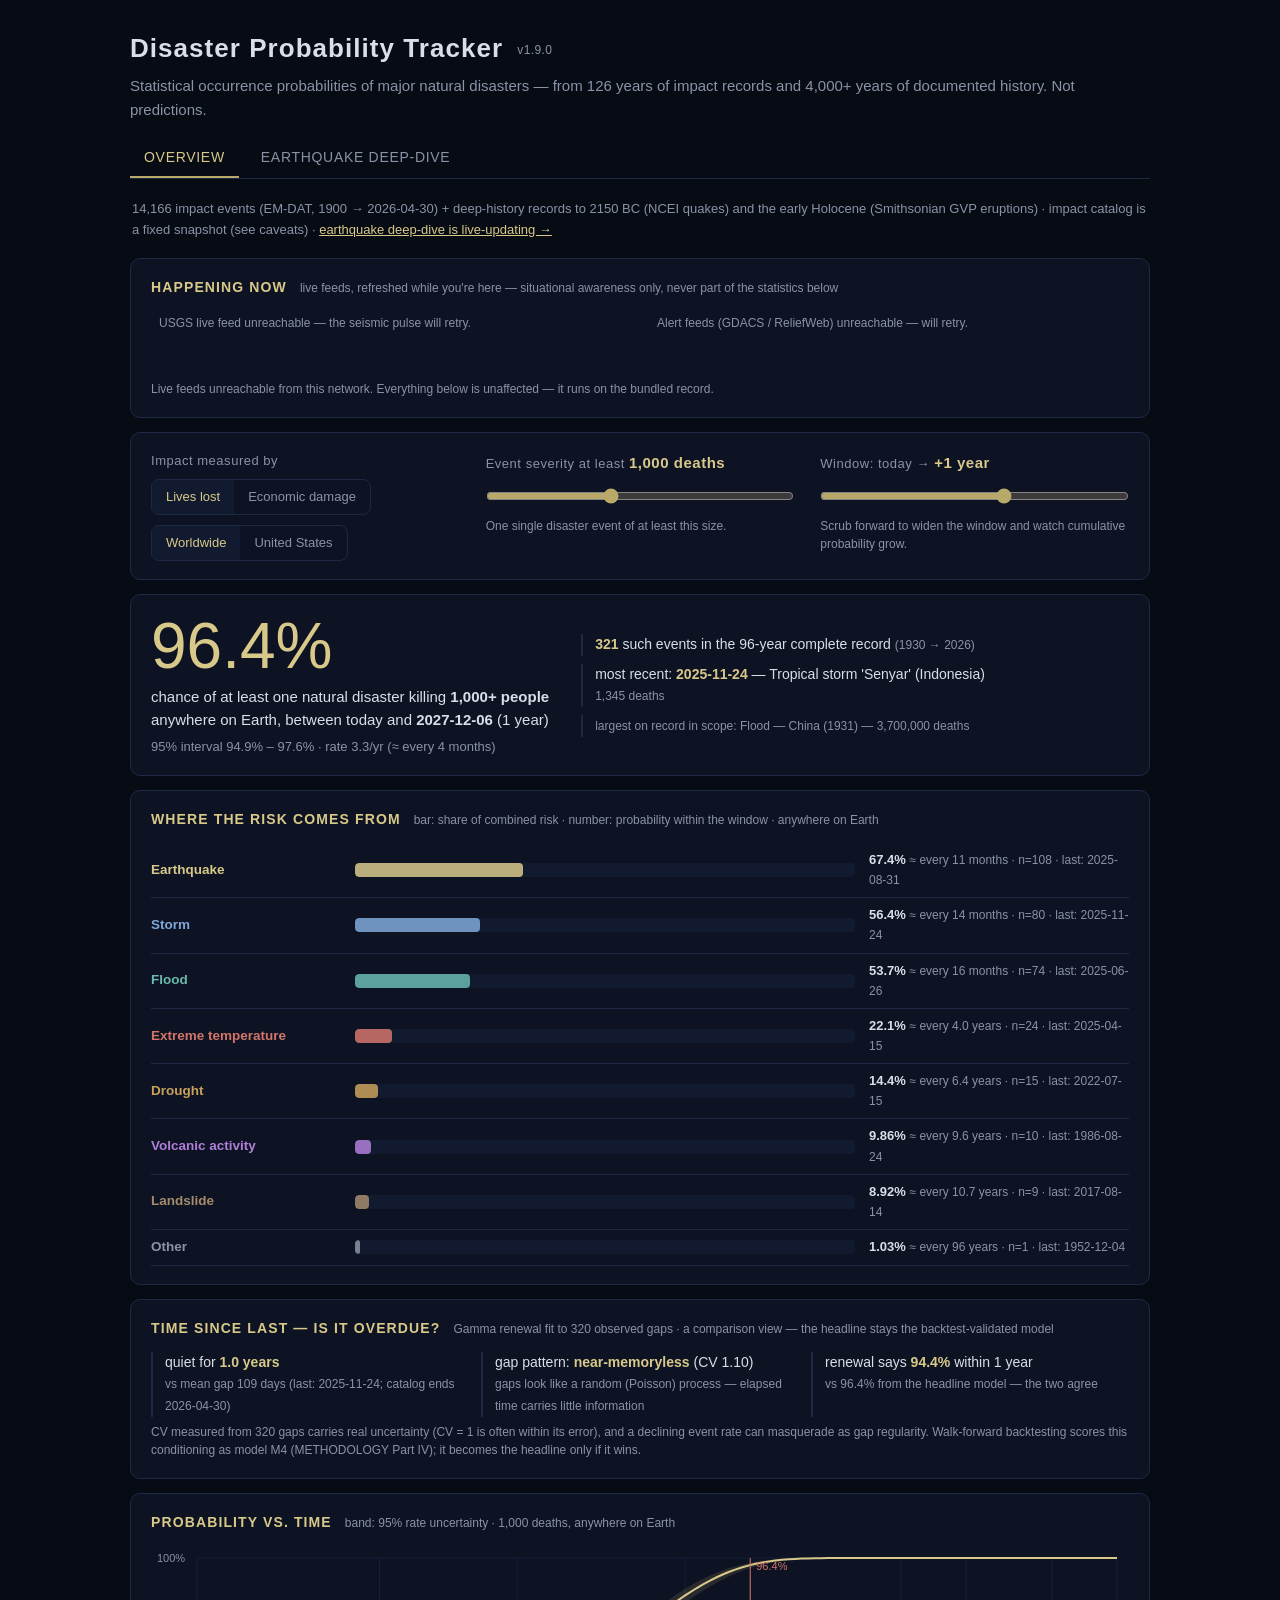
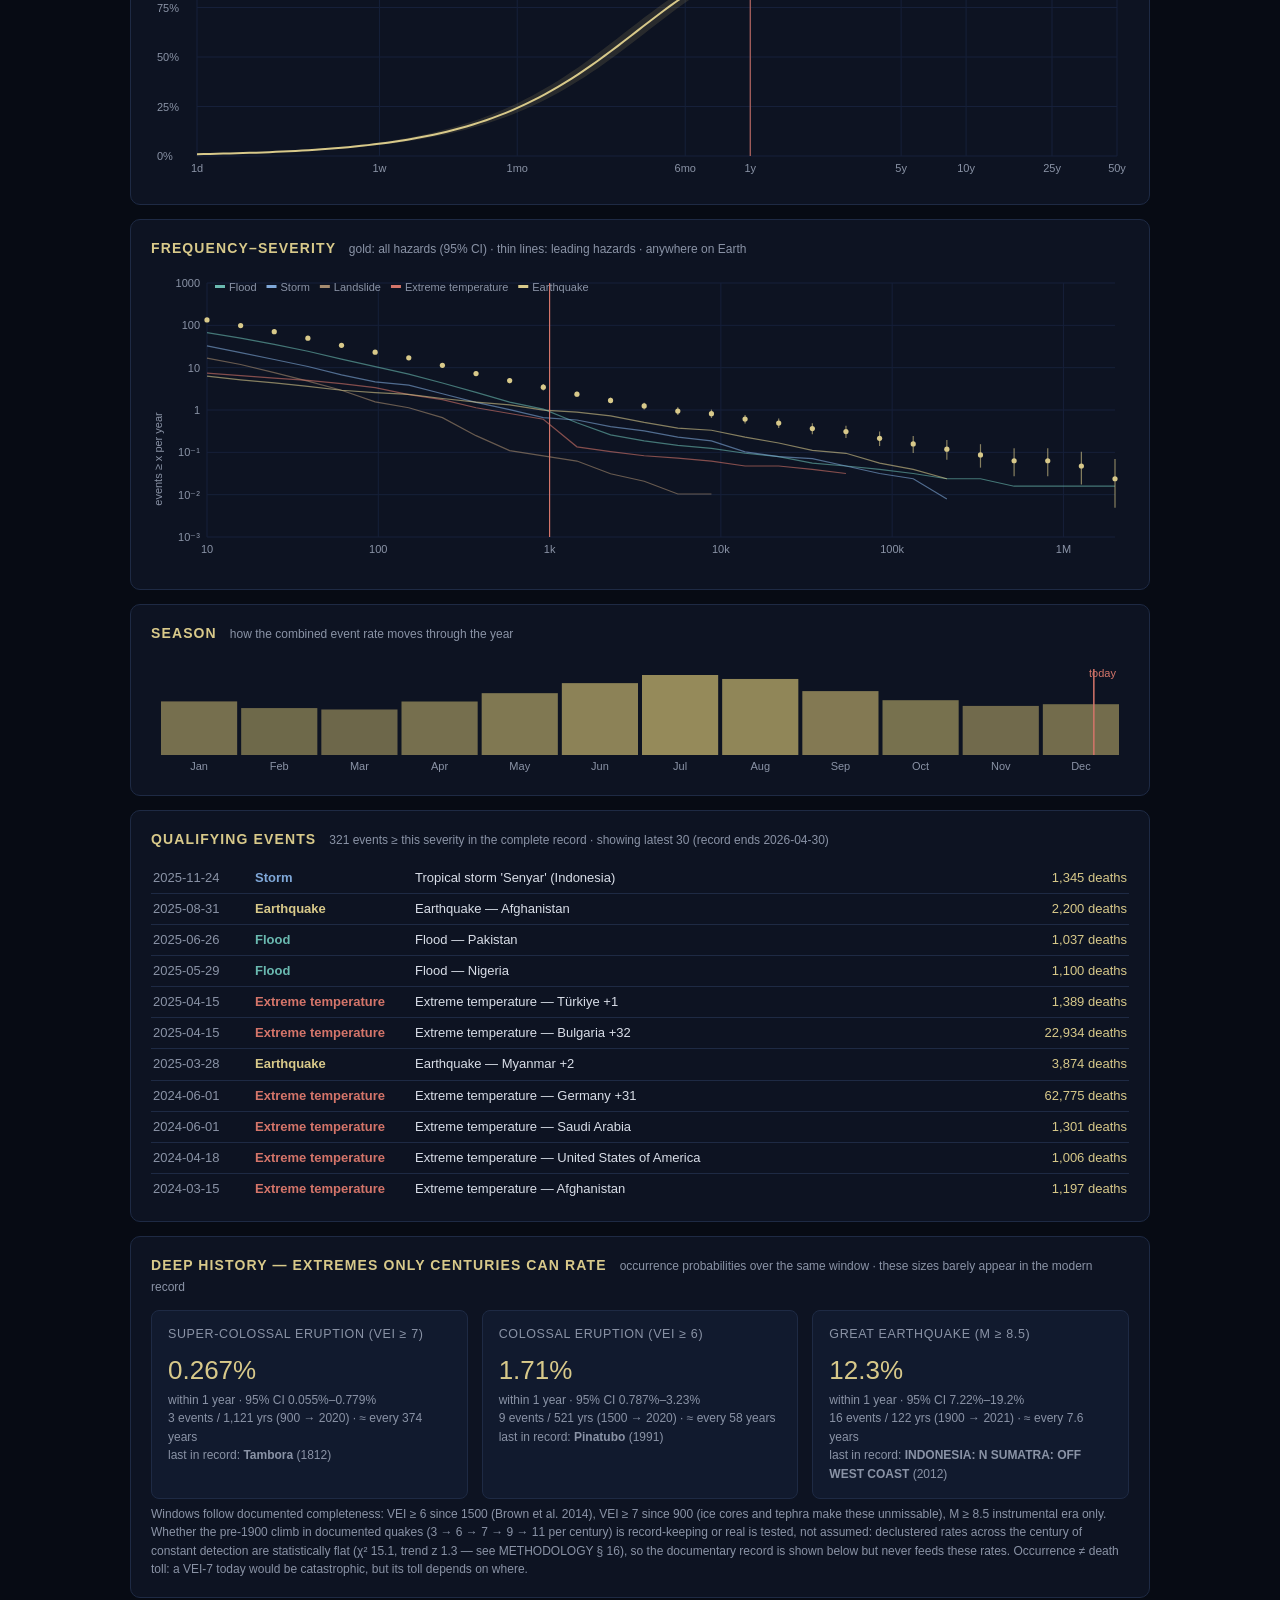
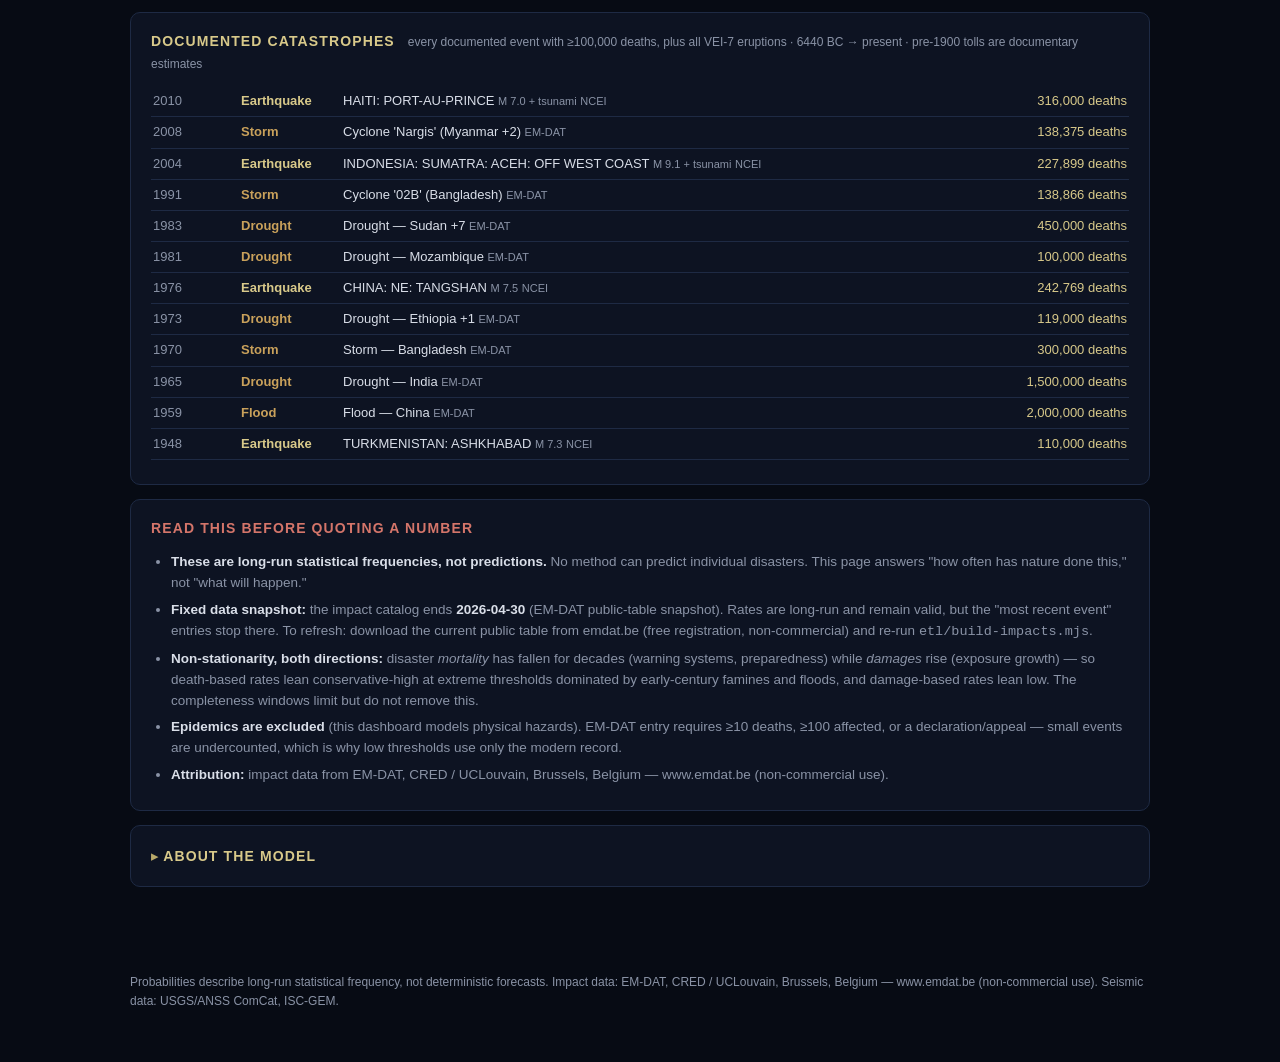
==== commit 28254df5: "v1.9.0: live 'Happening now' layer — USGS pulse + GDACS/ReliefWeb alerts New top-of-dashboard panel," ====
--- a/index.html
+++ b/index.html
@@ -20,6 +20,15 @@
 <main>
   <section id="status-bar">
     <span id="data-status">Loading impact catalog…</span>
+  </section>
+
+  <section class="card live-card">
+    <h3>Happening now <span class="subtle">live feeds, refreshed while you're here — situational awareness only, never part of the statistics below</span></h3>
+    <div class="live-grid">
+      <div id="live-pulse" class="live-col"><span class="sm live-wait">Checking global seismicity…</span></div>
+      <div id="live-alerts" class="live-col"><span class="sm live-wait">Checking disaster alerts…</span></div>
+    </div>
+    <p class="hint" id="live-status"></p>
   </section>
 
   <section class="controls card dash-controls">
--- a/style.css
+++ b/style.css
@@ -162,3 +162,21 @@
 #giants-list .src { color: var(--muted); font-size: 11px; }
 
 .ver { font-size: 12px; color: var(--muted); font-weight: 400; letter-spacing: 0.03em; vertical-align: 3px; margin-left: 6px; font-variant-numeric: tabular-nums; }
+
+/* ── "Happening now" live layer ─────────────────────────────────────── */
+.live-grid { display: grid; grid-template-columns: 1fr 1fr; gap: 18px; }
+@media (max-width: 720px) { .live-grid { grid-template-columns: 1fr; } }
+.live-col { min-height: 64px; }
+.live-head { font-size: 13px; letter-spacing: 0.03em; margin-bottom: 8px; color: var(--text); }
+.live-src { font-size: 10px; color: var(--muted); border: 1px solid var(--muted); border-radius: 99px; padding: 1px 7px; margin-left: 6px; vertical-align: 1px; }
+.live-big { font-size: 22px; margin: 2px 0 6px; }
+.live-big b { color: var(--accent-2); }
+.live-verdict { font-size: 11px; border-radius: 99px; padding: 2px 9px; margin-left: 8px; border: 1px solid var(--muted); color: var(--muted); letter-spacing: 0.06em; text-transform: uppercase; vertical-align: 3px; }
+.live-verdict.up { border-color: var(--danger); color: var(--danger); }
+.live-verdict.down { border-color: #7fa8d9; color: #7fa8d9; }
+.live-alert { display: flex; align-items: baseline; gap: 8px; padding: 3px 0; font-size: 13px; }
+.alert-dot { width: 9px; height: 9px; border-radius: 50%; flex: none; align-self: center; }
+.alert-dot.red { background: #d4756a; box-shadow: 0 0 6px #d4756a; }
+.alert-dot.orange { background: #e0a34f; }
+.alert-dot.ongoing { background: var(--muted); }
+.live-wait { color: var(--muted); }
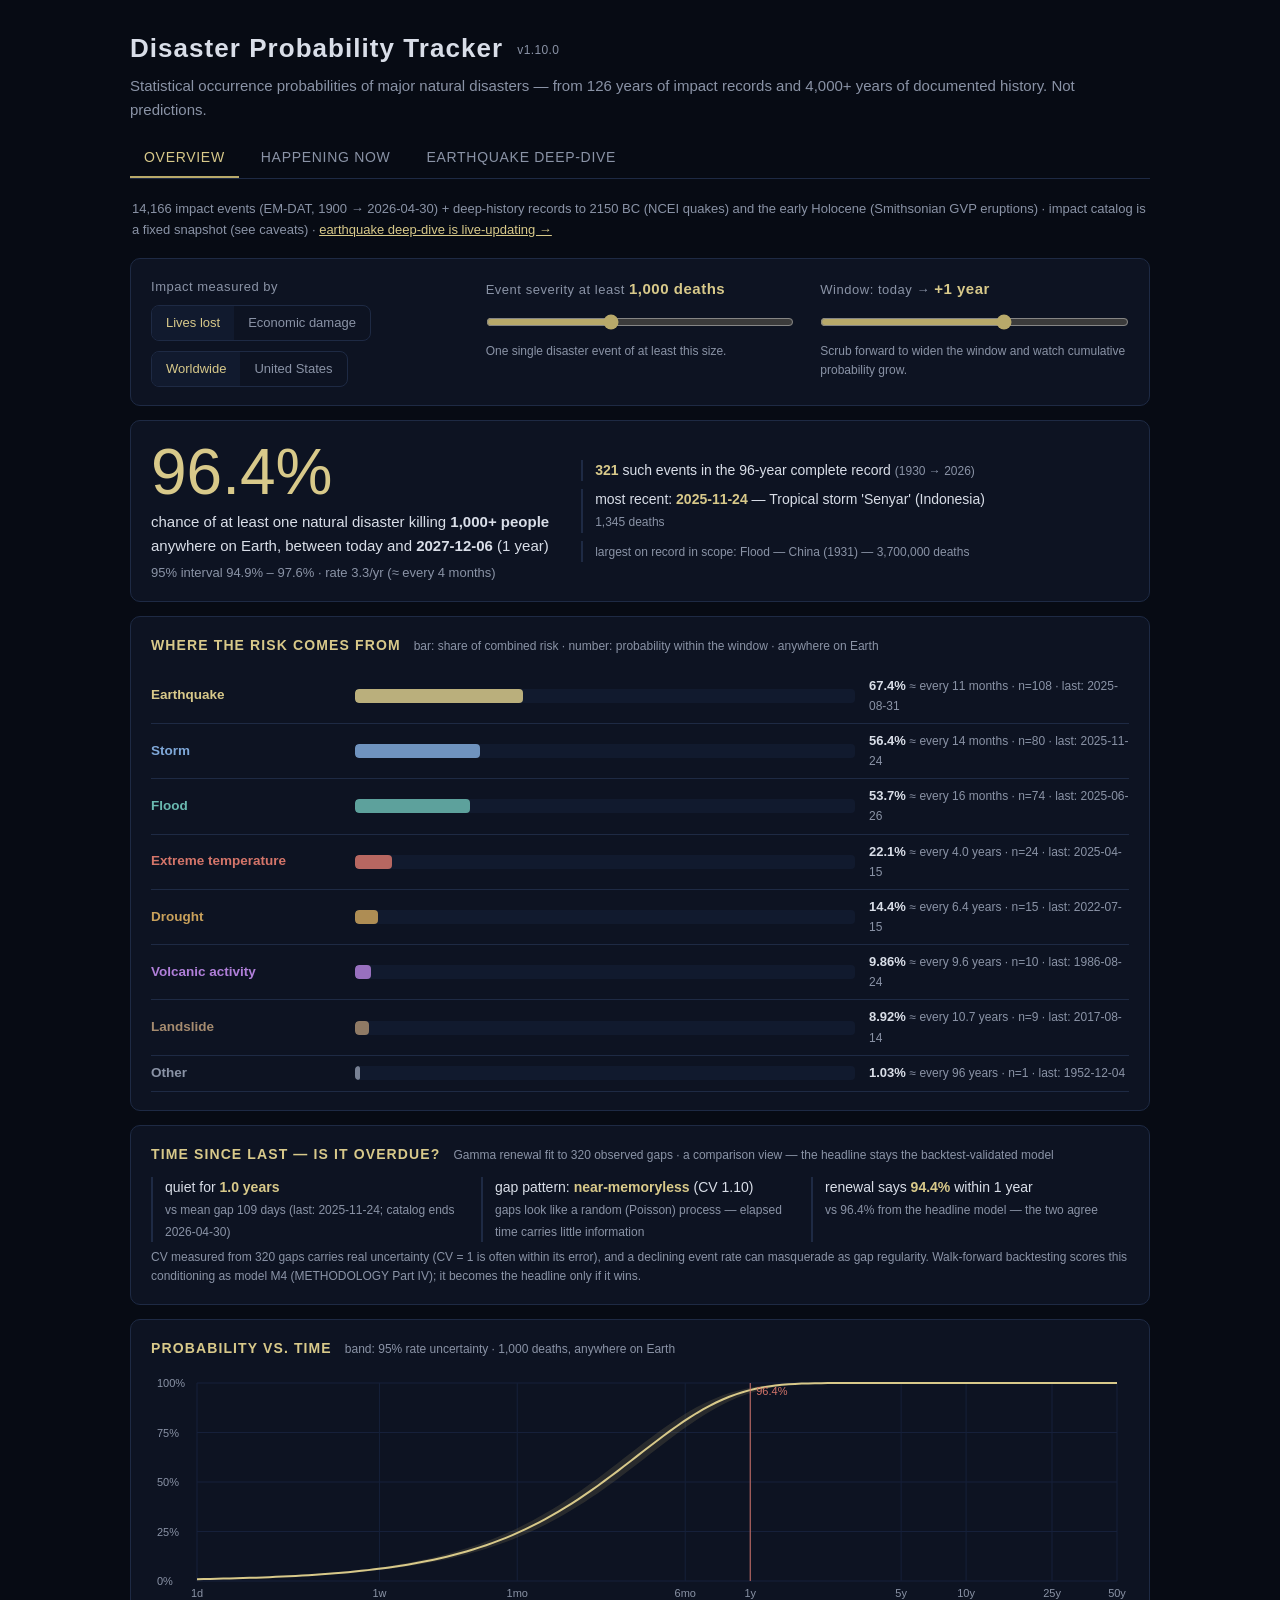
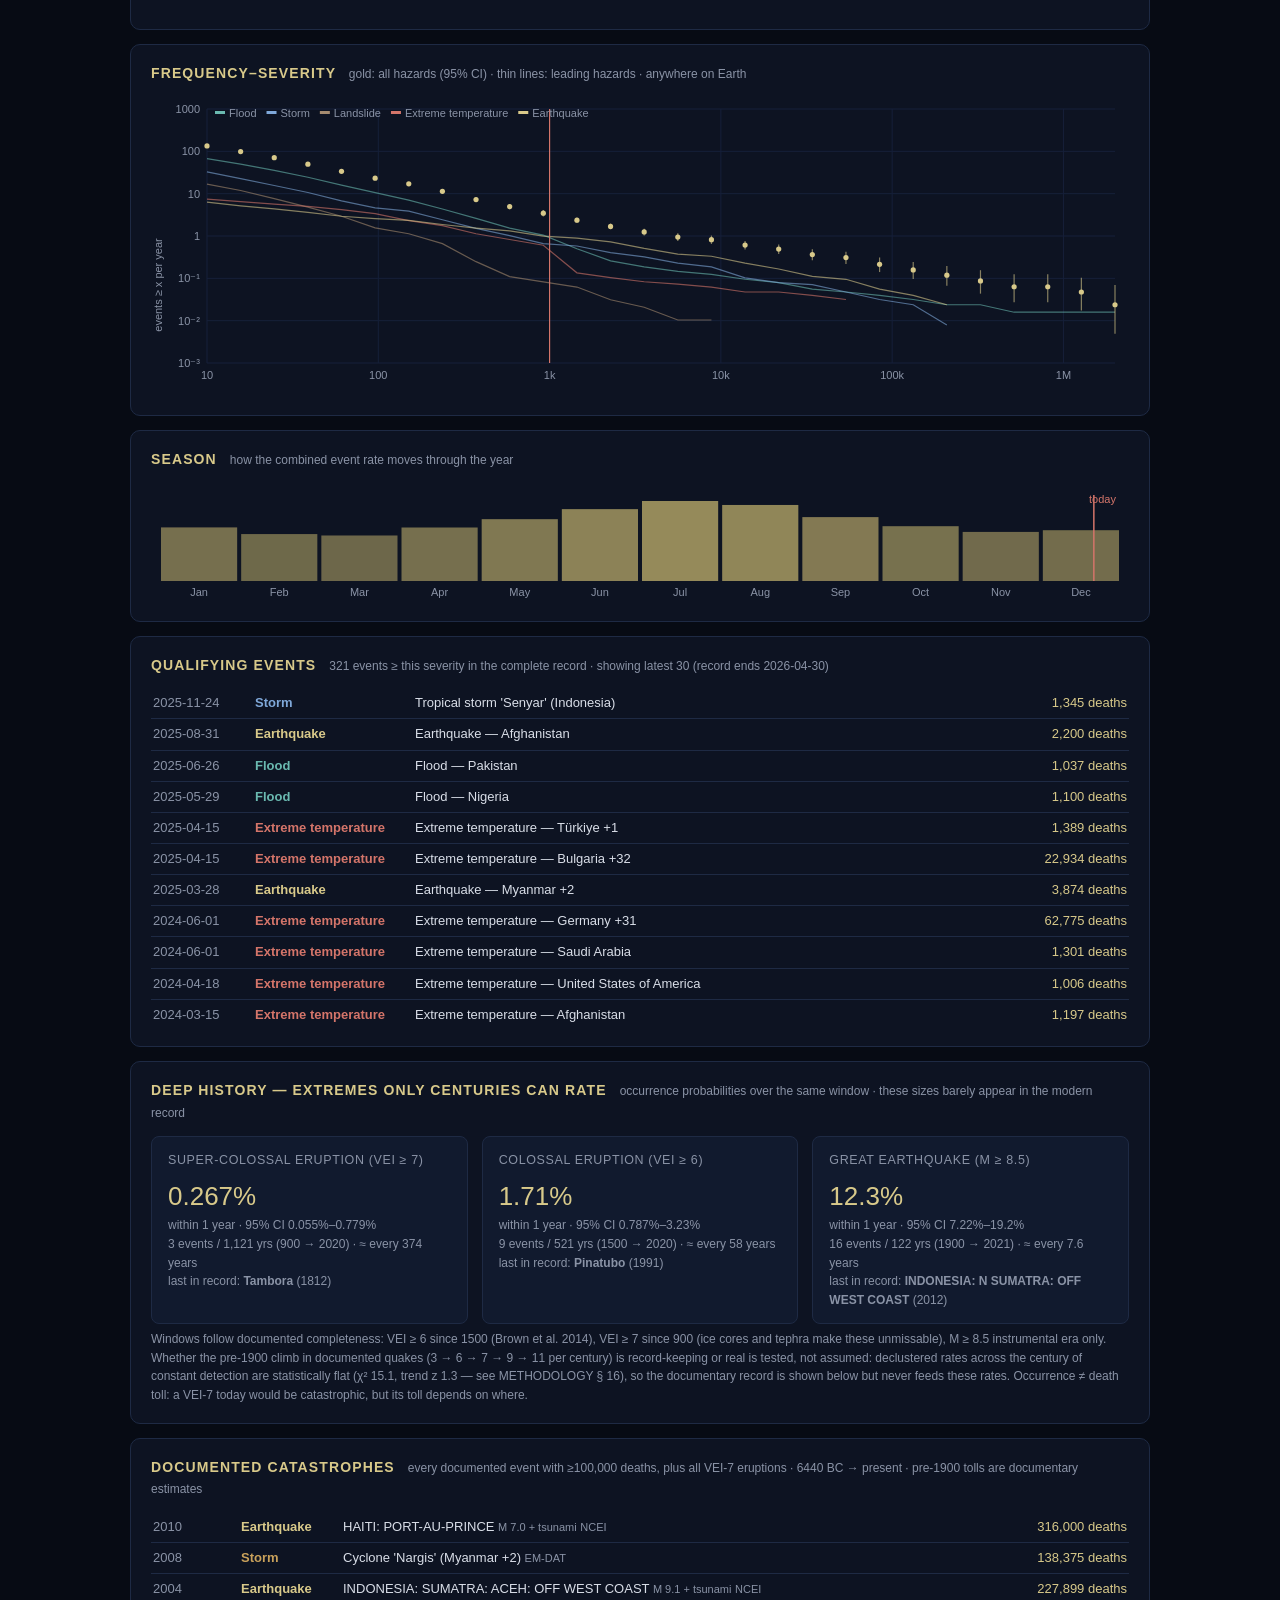
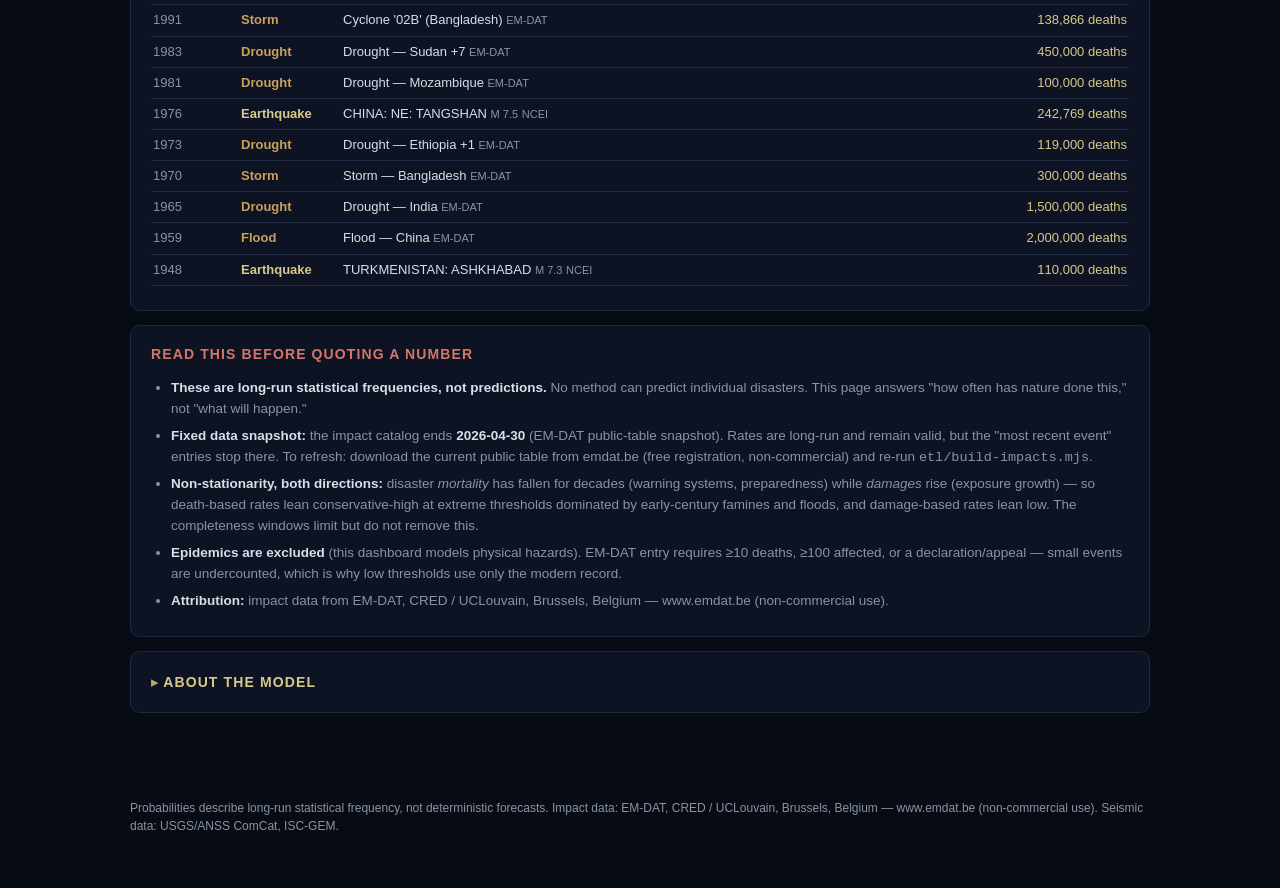
==== commit 9b6444c9: "v1.10.0: Happening-now page with interactive rotating globe 'Happening now' becomes its own tab (Ove" ====
--- a/index.html
+++ b/index.html
@@ -13,6 +13,7 @@
   <p class="tagline">Statistical occurrence probabilities of major natural disasters — from 126 years of impact records and 4,000+ years of documented history. Not predictions.</p>
   <nav id="hazard-tabs">
     <span class="tab active">Overview</span>
+    <a class="tab" href="live.html">Happening now</a>
     <a class="tab" href="earthquake.html">Earthquake deep-dive</a>
   </nav>
 </header>
@@ -20,15 +21,6 @@
 <main>
   <section id="status-bar">
     <span id="data-status">Loading impact catalog…</span>
-  </section>
-
-  <section class="card live-card">
-    <h3>Happening now <span class="subtle">live feeds, refreshed while you're here — situational awareness only, never part of the statistics below</span></h3>
-    <div class="live-grid">
-      <div id="live-pulse" class="live-col"><span class="sm live-wait">Checking global seismicity…</span></div>
-      <div id="live-alerts" class="live-col"><span class="sm live-wait">Checking disaster alerts…</span></div>
-    </div>
-    <p class="hint" id="live-status"></p>
   </section>
 
   <section class="controls card dash-controls">
--- a/style.css
+++ b/style.css
@@ -180,3 +180,16 @@
 .alert-dot.orange { background: #e0a34f; }
 .alert-dot.ongoing { background: var(--muted); }
 .live-wait { color: var(--muted); }
+
+/* ── globe (Happening now page) ─────────────────────────────────────── */
+.globe-wrap { display: grid; grid-template-columns: minmax(300px, 1.2fr) 1fr; gap: 18px; align-items: start; }
+@media (max-width: 760px) { .globe-wrap { grid-template-columns: 1fr; } }
+.globe-box { position: relative; }
+#globe { width: 100%; height: 420px; display: block; cursor: grab; }
+#globe:active { cursor: grabbing; }
+.globe-list { max-height: 420px; overflow-y: auto; padding-right: 4px; }
+.globe-row { display: flex; gap: 10px; padding: 7px 8px; border-radius: 8px; cursor: pointer; align-items: baseline; font-size: 13px; }
+.globe-row:hover { background: rgba(184,169,106,0.08); }
+.globe-row.sel { background: rgba(184,169,106,0.14); outline: 1px solid rgba(184,169,106,0.35); }
+.globe-dot { width: 9px; height: 9px; border-radius: 50%; flex: none; align-self: center; }
+.globe-row-main { line-height: 1.45; }
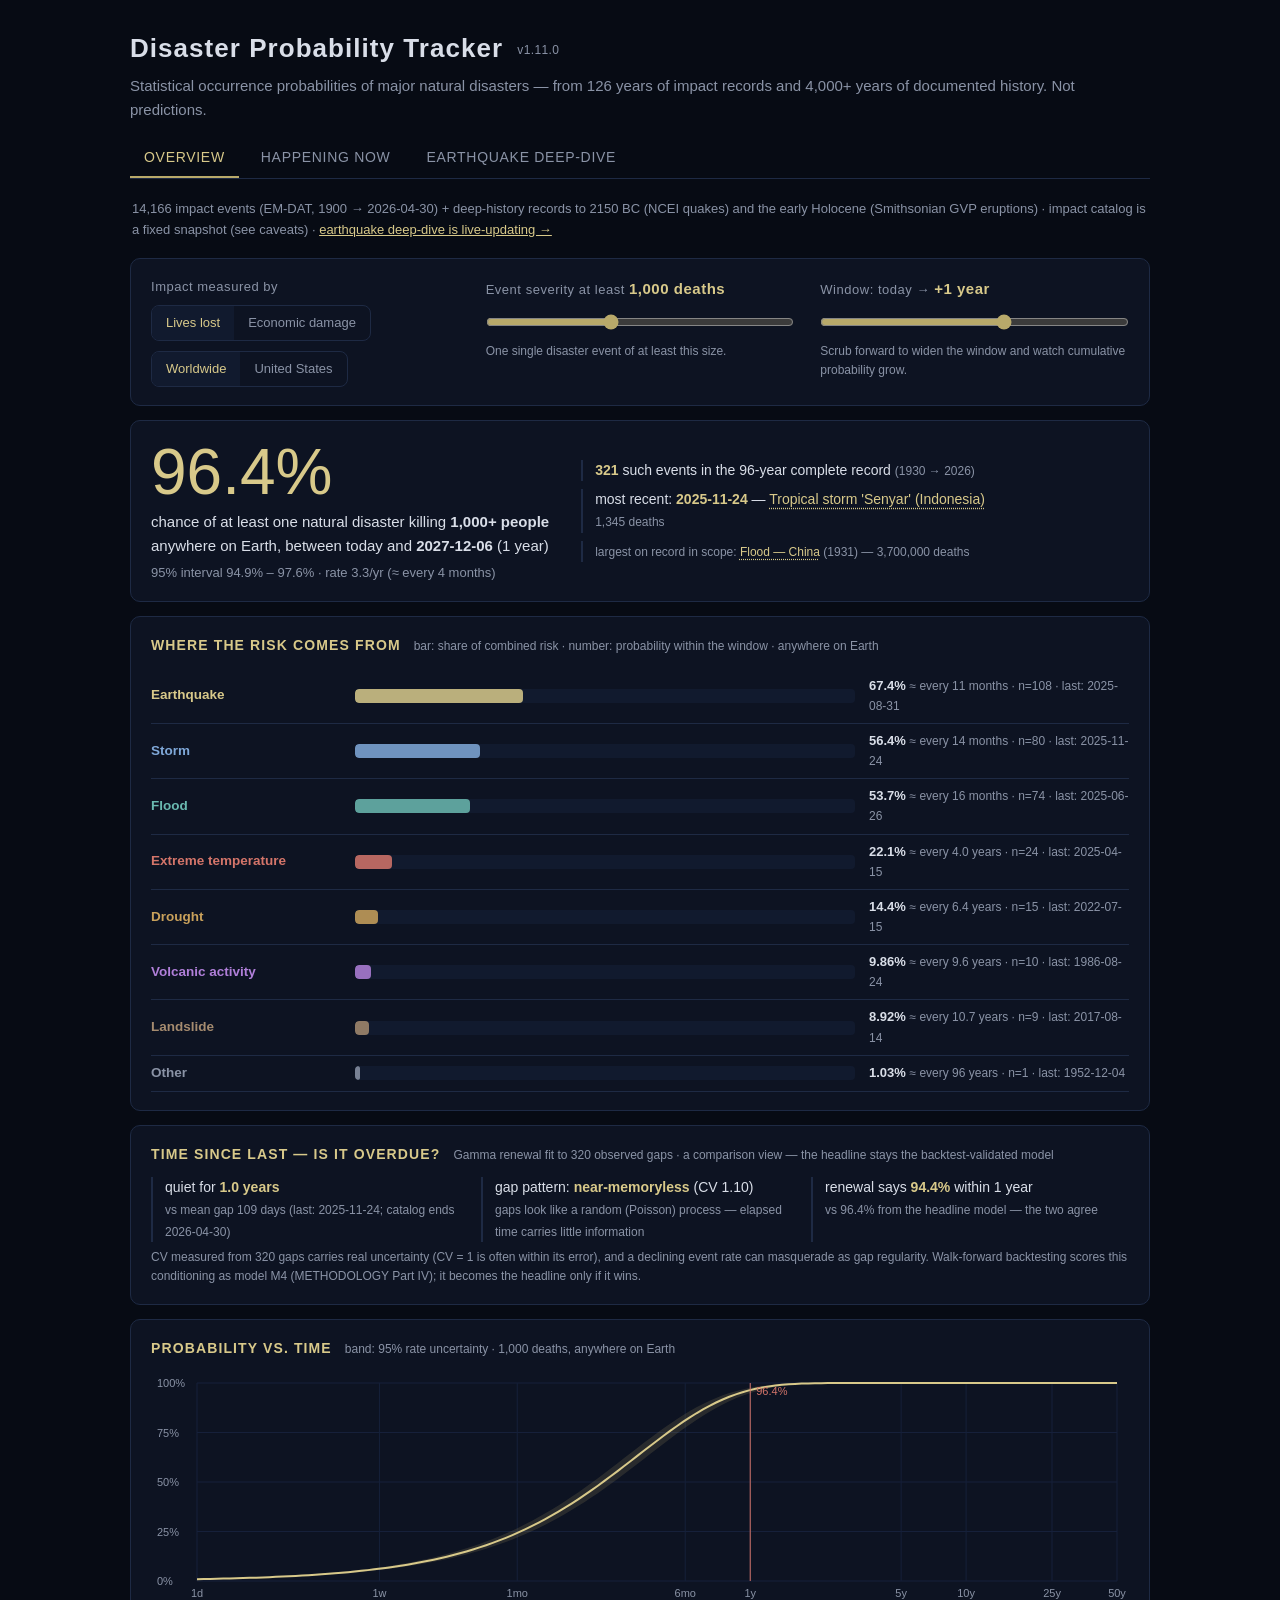
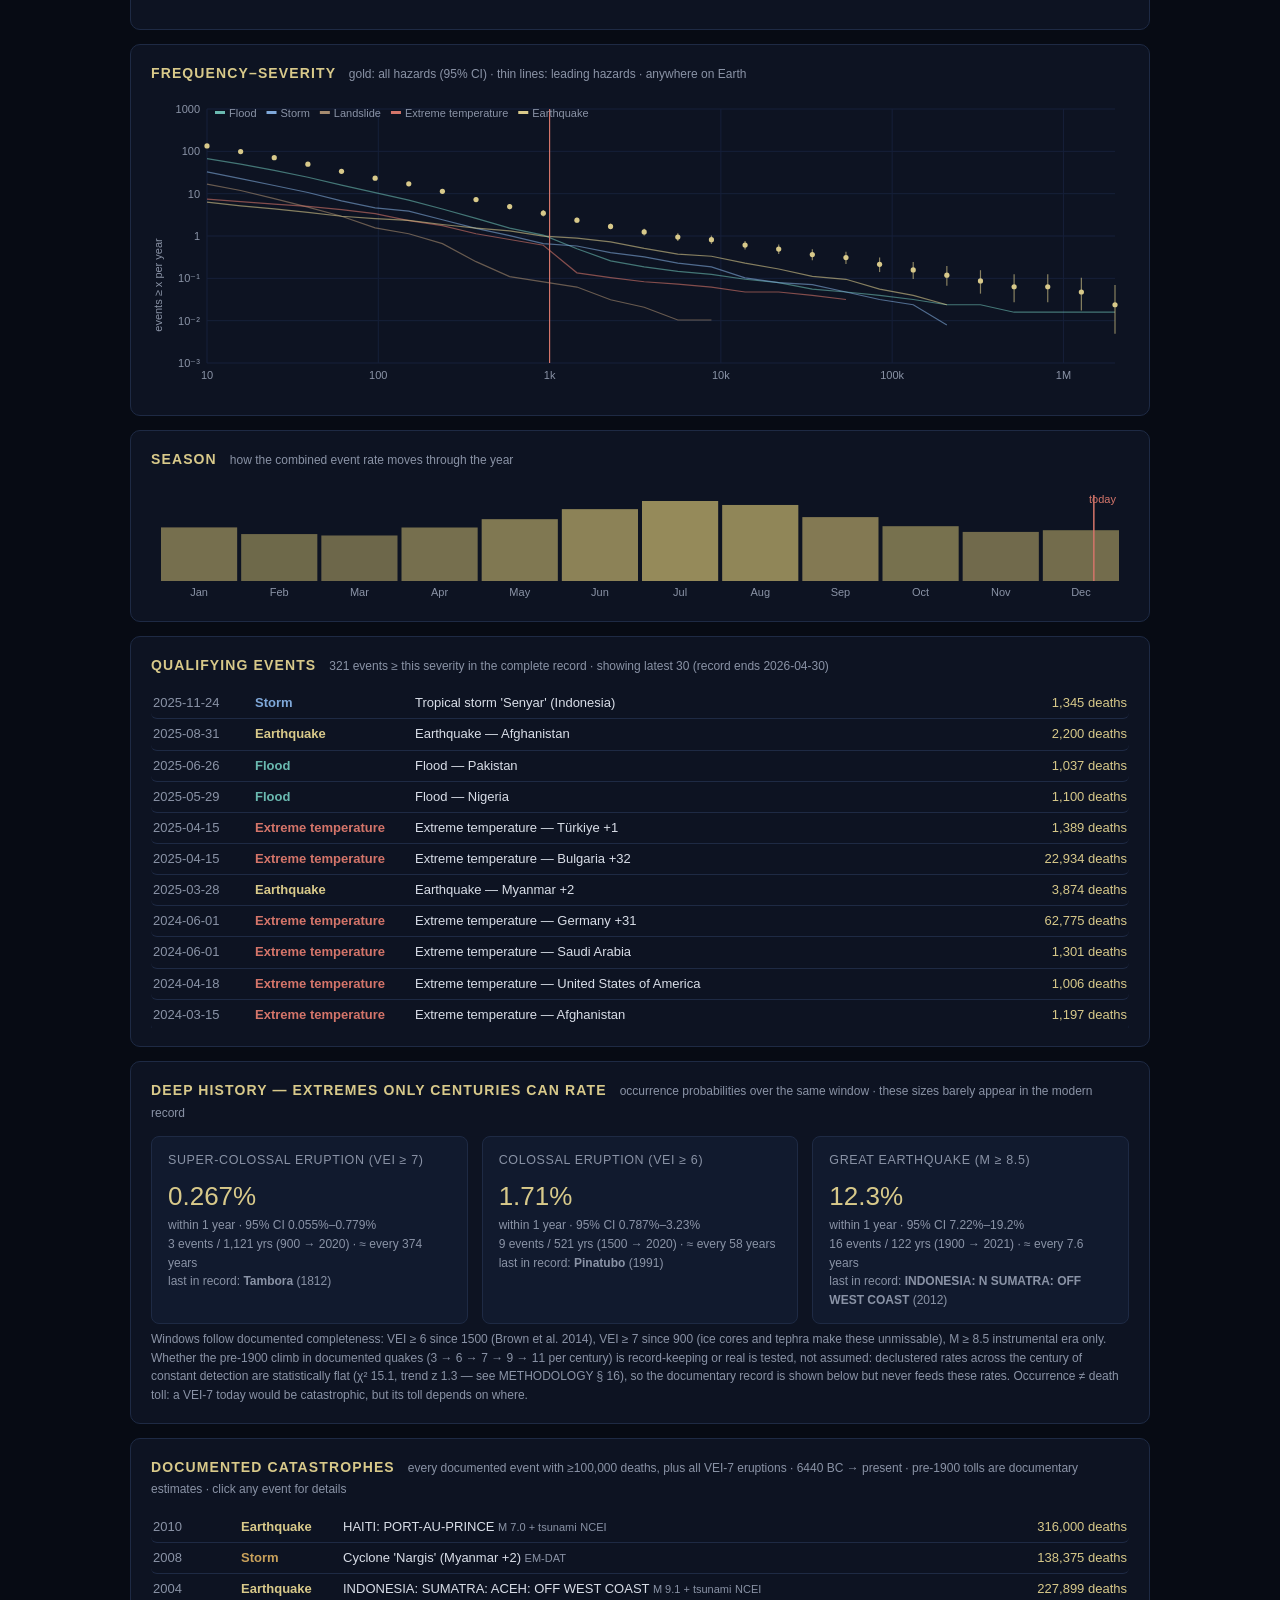
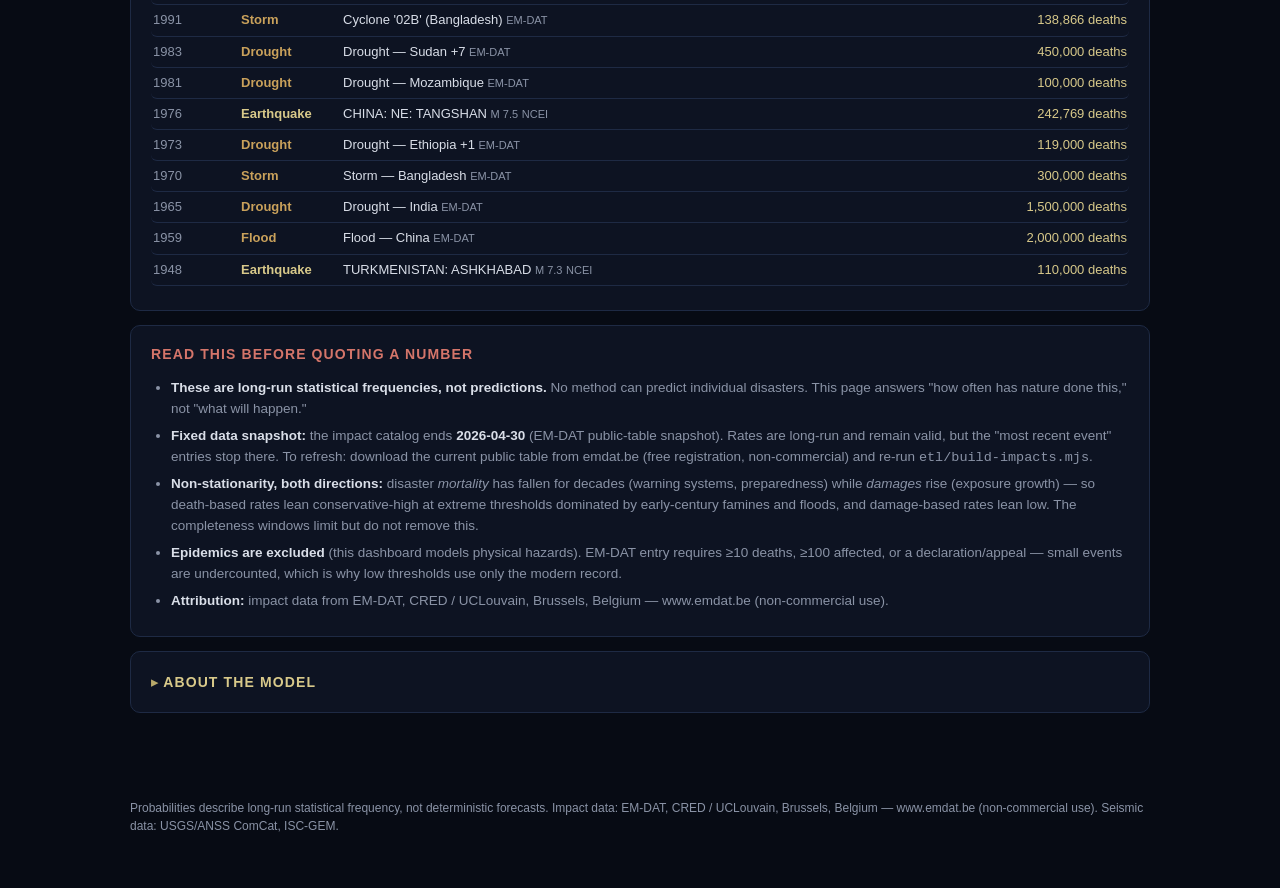
==== commit 73f66303: "v1.11.0: event-detail popups everywhere a specific event is named Click any named event — Documented" ====
--- a/index.html
+++ b/index.html
@@ -139,6 +139,13 @@
   Seismic data: USGS/ANSS ComCat, ISC-GEM.</p>
 </footer>
 
+<div id="detail-overlay" hidden>
+  <div id="detail-modal" role="dialog" aria-modal="true">
+    <button id="detail-close" aria-label="Close">×</button>
+    <div id="detail-body"></div>
+  </div>
+</div>
+
 <script type="module" src="dashboard.js"></script>
 </body>
 </html>
--- a/style.css
+++ b/style.css
@@ -193,3 +193,27 @@
 .globe-row.sel { background: rgba(184,169,106,0.14); outline: 1px solid rgba(184,169,106,0.35); }
 .globe-dot { width: 9px; height: 9px; border-radius: 50%; flex: none; align-self: center; }
 .globe-row-main { line-height: 1.45; }
+
+/* ── event-detail popup ─────────────────────────────────────────────── */
+#detail-overlay { position: fixed; inset: 0; background: rgba(4,6,12,0.72); z-index: 60; display: flex; align-items: center; justify-content: center; padding: 20px; }
+#detail-overlay[hidden] { display: none; }
+#detail-modal { position: relative; background: var(--card, #0d1322); border: 1px solid rgba(184,169,106,0.4); border-radius: 14px; max-width: 560px; width: 100%; max-height: 84vh; overflow-y: auto; padding: 22px 24px; box-shadow: 0 18px 60px rgba(0,0,0,0.6); }
+#detail-modal h2 { margin: 0 0 10px; font-size: 19px; color: var(--accent-2); line-height: 1.3; padding-right: 30px; }
+#detail-close { position: absolute; top: 10px; right: 12px; background: none; border: none; color: var(--muted); font-size: 22px; cursor: pointer; line-height: 1; }
+#detail-close:hover { color: var(--text); }
+.det-chips { display: flex; gap: 6px; flex-wrap: wrap; margin-bottom: 12px; }
+.det-chip { font-size: 11px; border: 1px solid var(--muted); color: var(--muted); border-radius: 99px; padding: 2px 9px; letter-spacing: 0.04em; }
+.det-row { display: grid; grid-template-columns: 92px 1fr; gap: 10px; padding: 5px 0; font-size: 13.5px; line-height: 1.5; border-top: 1px solid rgba(138,147,166,0.12); }
+.det-row:first-of-type { border-top: none; }
+.det-k { color: var(--muted); font-size: 12px; letter-spacing: 0.05em; text-transform: uppercase; }
+.det-table { width: 100%; border-collapse: collapse; margin-top: 6px; font-size: 13px; }
+.det-table th { text-align: right; color: var(--muted); font-weight: normal; font-size: 11px; padding: 2px 6px; }
+.det-table th:first-child, .det-table td:first-child { text-align: left; }
+.det-table td { padding: 3px 6px; text-align: right; border-top: 1px solid rgba(138,147,166,0.1); }
+.det-src { margin: 14px 0 0; font-size: 11px; line-height: 1.5; }
+.ev-click { cursor: pointer; border-radius: 6px; }
+.ev-click:hover { background: rgba(184,169,106,0.09); }
+.det-link { color: var(--accent-2); cursor: pointer; text-decoration: underline dotted; text-underline-offset: 3px; }
+.det-link:hover { color: #fff; }
+.globe-src-link { color: var(--muted); text-decoration: none; font-size: 12px; }
+.globe-src-link:hover { color: var(--accent-2); }
